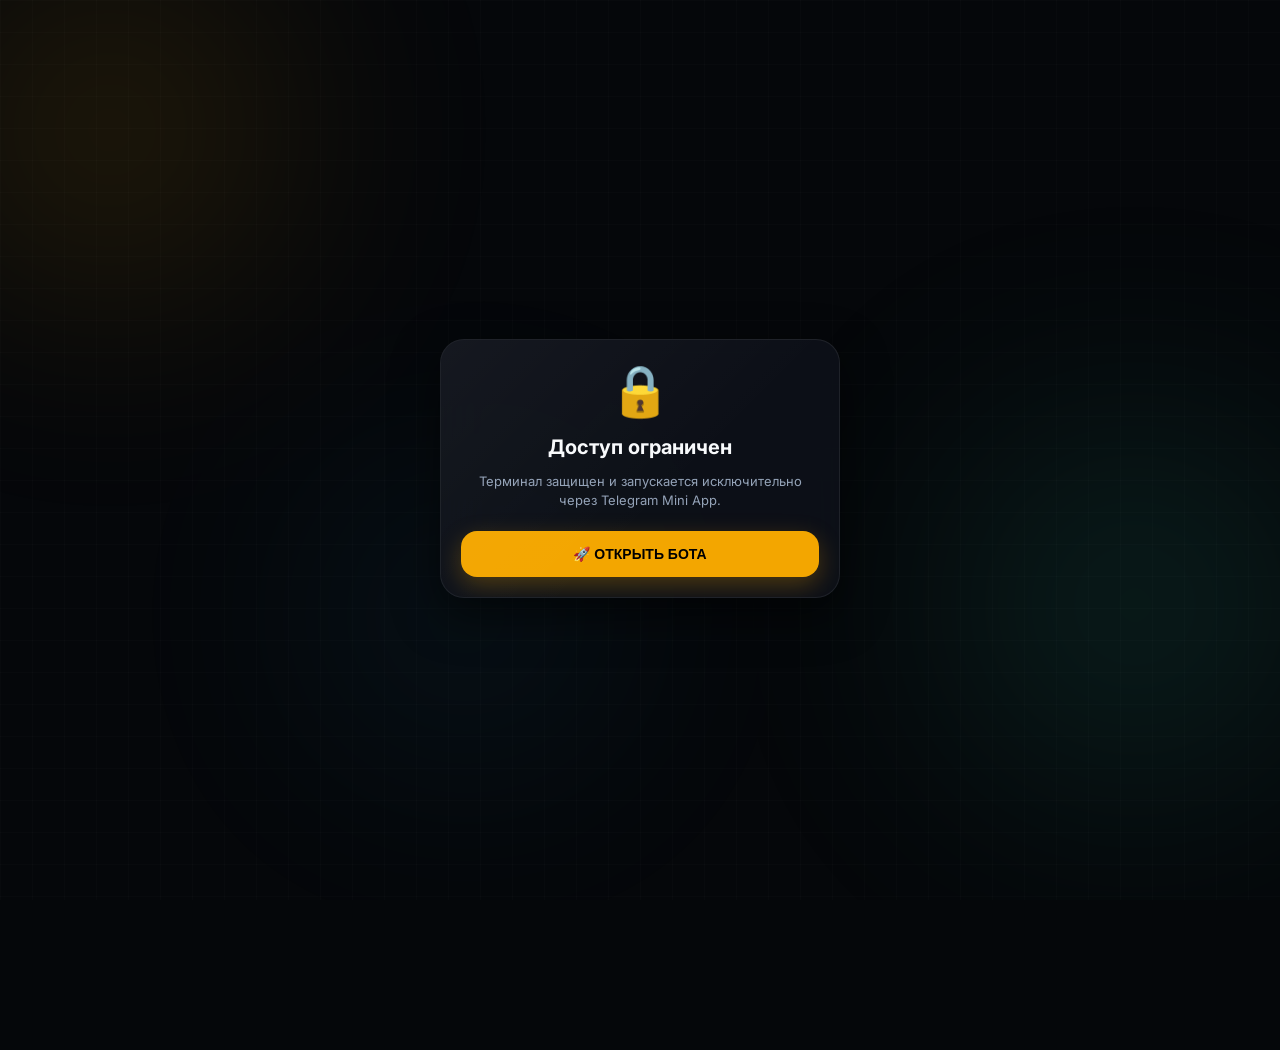
==== index.html @ 05bb0ab3 "Add files via upload" ====
<!DOCTYPE html>
<html lang="ru">
<head>
    <meta charset="UTF-8">
    <meta name="viewport" content="width=device-width, initial-scale=1.0, user-scalable=no, maximum-scale=1.0, viewport-fit=cover">
    <title>P2P Terminal Pro — Enterprise Ledger & WAC</title>
    <link rel="stylesheet" href="css/style.css">
    <script src="https://telegram.org/js/telegram-web-app.js"></script>
</head>
<body class="mode-simple">
    <canvas id="blockchain-canvas"></canvas>

    <div class="ambient-canvas-wrap">
        <div class="ambient-orb orb-1"></div>
        <div class="ambient-orb orb-2"></div>
        <div class="ambient-orb orb-3"></div>
    </div>

    <div class="ambient-grid"></div>

    <!-- ТЕРМИНАЛ-ЗАГРУЗЧИК -->
    <div id="terminal-boot-loader">
        <div class="terminal-window">
            <div class="terminal-header-bar">
                <div class="window-dots">
                    <div class="dot dot-red"></div>
                    <div class="dot dot-yellow"></div>
                    <div class="dot dot-green"></div>
                </div>
                <div class="terminal-title">p2p_ledger@cloud: ~ /v1.1.2</div>
            </div>
            <div class="terminal-body" id="console-stream"></div>
            <div class="progress-box" style="padding: 10px 16px 14px 16px;">
                <div style="display: flex; justify-content: space-between; font-size: 11px;">
                    <span class="c-dim">CRYPTOGRAPHIC CORE BOOT</span>
                    <span class="c-green" id="boot-pct">0%</span>
                </div>
                <div class="progress-track">
                    <div class="progress-bar-inner" id="boot-progress-bar"></div>
                </div>
            </div>
        </div>
    </div>

    <!-- ЭКРАН ОГРАНИЧЕНИЯ ВНЕ ТЕЛЕГРАМА -->
    <div id="restricted-screen">
        <div class="glass-card" style="max-width: 400px;">
            <div style="font-size: 50px; margin-bottom: 15px;">🔒</div>
            <h2 style="margin: 0 0 10px 0; font-size: 20px;" data-i18n="accessDenied">Доступ ограничен</h2>
            <p style="font-size: 13px; color: var(--text-muted); line-height: 1.5; margin-bottom: 20px;" data-i18n="accessDeniedDesc">
                Терминал защищен и запускается <b>исключительно через Telegram Mini App</b>.
            </p>
            <button class="action-btn gold" onclick="window.location.href='https://t.me/P2P_Rbot'" data-i18n="openBotBtn">🚀 Открыть бота</button>
        </div>
    </div>

    <!-- ОСНОВНОЙ КОНТЕЙНЕР -->
    <div class="container">

        <!-- 1. СВОДКА -->
        <section id="dashboard" class="page-section revealed">

        <!-- ПЛАШКА ПОДПИСКИ И ИНКОГНИТО -->
        <div class="tier-badge-row">
            <div id="disp-tier-badge" class="sub-tier-badge tier-vip" style="margin-bottom: 0;" onclick="openSubModal()" title="Управление доступом">
                Загрузка статуса...
            </div>
            <div class="incognito-toggle-btn" id="btn-incognito" onclick="toggleIncognitoMode()" title="Режим инкогнито">
                👁
            </div>
        </div>

        <!-- ПЛАШКА-КНОПКА ИНСТРУКЦИИ (ВЫШЕ БАННЕРА, НИЖЕ ПОДПИСКИ) -->
        <div id="btn-open-instruction" class="instruction-banner-btn" onclick="openInstructionSheet()">
            <div style="display: flex; align-items: center; gap: 10px;">
                <span style="font-size: 22px;">📖</span>
                <div>
                    <div class="inst-title" data-i18n="instBannerTitle">ИНСТРУКЦИЯ И ВСЕ ФУНКЦИИ</div>
                    <div class="inst-sub" data-i18n="instBannerSubtitle">Интерактивный гид по каждой кнопке и разделу</div>
                </div>
            </div>
            <span class="inst-arrow">➔</span>
        </div>


        <!-- ПЛАШКА БАННЕРА-ОБЪЯВЛЕНИЯ -->
        <div id="site-live-banner" class="banner-empty">
            <div class="banner-desc" id="site-live-banner-text"></div>
        </div>



            <!-- ПЕРИОДЫ -->
            <div class="period-tabs">
                <div class="p-tab active" onclick="setPeriod('today', this)" data-i18n="tabToday">За сегодня</div>
                <div class="p-tab" onclick="setPeriod('month', this)" data-i18n="tabMonth">За месяц</div>
                <div class="p-tab" onclick="setPeriod('all', this)" data-i18n="tabAll">Все время</div>
                <div class="p-tab" id="tab-custom" onclick="toggleCustomDatePanel(this)" data-i18n="tabCustom">Свой период 📅</div>
            </div>

            <!-- ВЫБОР ДАТ -->
            <div id="custom-date-panel" style="display: none; background: rgba(0, 0, 0, 0.45); border: 1px solid var(--glass-border); border-radius: 16px; padding: 12px; margin-bottom: 12px;">
                <div style="display: flex; gap: 6px; margin-bottom: 10px; overflow-x: auto; padding-bottom: 4px;">
                    <button class="btn-preset-chip" onclick="setQuickPreset(1)" data-i18n="presetYesterday">Вчера</button>
                    <button class="btn-preset-chip" onclick="setQuickPreset(7)" data-i18n="preset7d">7 дней</button>
                    <button class="btn-preset-chip" onclick="setQuickPreset(14)" data-i18n="preset14d">14 дней</button>
                    <button class="btn-preset-chip" onclick="setQuickPreset(30)" data-i18n="preset30d">30 дней</button>
                </div>

                <div style="display: flex; align-items: center; justify-content: center; gap: 8px; margin-bottom: 12px;">
                    <div style="display: flex; flex-direction: column; align-items: center;">
                        <span style="font-size: 10px; font-weight: 700; color: var(--text-muted); margin-bottom: 4px; text-transform: uppercase;" data-i18n="dateFrom">С даты</span>
                        <div class="date-chip-wrap">
                            <input type="date" id="custom-date-from" class="compact-date-input">
                        </div>
                    </div>
                    <div style="color: var(--text-muted); font-size: 14px; font-weight: 800; margin-top: 14px;">—</div>
                    <div style="display: flex; flex-direction: column; align-items: center;">
                        <span style="font-size: 10px; font-weight: 700; color: var(--text-muted); margin-bottom: 4px; text-transform: uppercase;" data-i18n="dateTo">По дату</span>
                        <div class="date-chip-wrap">
                            <input type="date" id="custom-date-to" class="compact-date-input">
                        </div>
                    </div>
                </div>

                <button class="action-btn gold" style="padding: 11px; font-size: 12px;" onclick="applyCustomDateFilter()" data-i18n="btnApplyDate">
                    Применить ⚡️
                </button>
            </div>

            <!-- ГЛАВНАЯ КАРТОЧКА ОБЩЕЙ ПРИБЫЛИ С КНОПКОЙ PNL -->
            <div class="glass-card hero-profit-card">
                <div style="display: flex; justify-content: space-between; align-items: center;">
                    <span class="badge" style="color: rgba(255,255,255,0.7); margin: 0;" data-i18n="totalProfitBadge">💰 ОБЩАЯ ПРИБЫЛЬ</span>
                    <div style="display: flex; gap: 8px; align-items: center;">
                        <button class="pnl-header-btn" onclick="openPnlPage()">📸 PnL</button>
                        <span class="help-icon" onclick="openHelpModal('total_profit', event)">?</span>
                    </div>
                </div>


                <div style="display: flex; align-items: baseline; justify-content: space-between; flex-wrap: wrap; gap: 8px; margin: 8px 0 6px 0;">
                    <div id="val-total-profit-rub" class="profit-val privacy-blur">
                        0.00 <span style="font-size: 18px; color: var(--text-muted);" class="sym">₽</span>
                    </div>
                    <div id="val-total-profit-usdt" class="privacy-blur" style="font-size: 14px; font-weight: 800; padding: 4px 10px; border-radius: 10px; background: rgba(0,0,0,0.4); border: 1px solid var(--glass-border);">
                        0.00 USDT
                    </div>
                </div>
                <div style="font-size: 10.5px; color: var(--text-muted); margin: 3px 0 8px 0; line-height: 1.35;" data-i18n="formulaHeroHint">
                    💡 Чистая в <span class="sym">₽</span> и чистая в USDT суммируются по курсу Mid Price и дают единую общую прибыль.
                </div>

                <div style="display: flex; align-items: center; gap: 6px;">
                    <div id="val-period-compare" class="period-compare-badge" style="color: var(--bybit-green); margin-top: 0;">
                        📈 +0.0% к прошлому периоду
                    </div>
                    <span class="help-icon" onclick="openHelpModal('period_compare', event)">?</span>
                </div>
            </div>

            <!-- СПРЕД КРУГА -->
            <div class="glass-card" style="padding: 16px; margin-bottom: 12px;">
                <div style="display: flex; justify-content: space-between; align-items: center; margin-bottom: 10px;">
                    <span class="badge" style="color: var(--bybit-yellow); font-size: 11px; margin: 0;" data-i18n="spreadBadge">
                        📊 СПРЕД СДЕЛОК
                    </span>
                    <span class="help-icon" onclick="openHelpModal('spread', event)">?</span>
                </div>
                <div style="display: grid; grid-template-columns: 1fr 1fr; gap: 10px;">
                    <div style="background: rgba(0,0,0,0.32); border: 1px solid var(--glass-border); border-radius: 14px; padding: 11px;">
                        <div style="font-size: 10px; font-weight: 700; color: var(--text-muted); text-transform: uppercase;" data-i18n="lastCycleTitle">
                            Последний круг
                        </div>
                        <div id="val-last-spread" style="font-size: 18px; font-weight: 900; margin-top: 4px; color: var(--bybit-yellow);">
                            0.00%
                        </div>
                        <div style="font-size: 9px; color: var(--text-muted); margin-top: 2px;" id="hint-last-spread">
                            86.04 → 95.00 ₽
                        </div>
                    </div>
                    <div style="background: rgba(0,0,0,0.32); border: 1px solid var(--glass-border); border-radius: 14px; padding: 11px;">
                        <div style="font-size: 10px; font-weight: 700; color: var(--text-muted); text-transform: uppercase;" data-i18n="avgSpreadTitle">
                            Ср. за период
                        </div>
                        <div id="val-avg-spread" style="font-size: 18px; font-weight: 900; margin-top: 4px; color: var(--bybit-green);">
                            0.00%
                        </div>
                        <div style="font-size: 9px; color: var(--text-muted); margin-top: 2px;" data-i18n="wacTimeframeHint">
                            По WAC за таймфрейм
                        </div>
                    </div>
                </div>
            </div>

            <!-- ВТОРОСТЕПЕННЫЕ ПОКАЗАТЕЛИ С ОПИСАНИЯМИ -->
            <button class="details-toggle-btn" id="btn-toggle-details" onclick="toggleSecondaryStats()">
                <span id="txt-toggle-details" data-i18n="showSecondary">📊 Развернуть подробную статистику</span>
                <span id="toggle-arrow">▾</span>
            </button>

            <div id="secondary-stats-wrap">
                <div class="glass-card unified-stats-block" style="padding: 18px; margin-bottom: 12px;">

                    <div style="display: grid; grid-template-columns: 1fr 1fr; gap: 10px; margin-bottom: 14px;">
                        <div class="stat-inner-box">
                            <div style="display: flex; justify-content: space-between; align-items: center;">
                                <div style="font-size: 10px; font-weight: 700; color: var(--text-muted); text-transform: uppercase;">
                                    <span data-i18n="netIn">Чистая в</span> <span class="sym">₽</span>
                                </div>
                                <span class="help-icon" onclick="openHelpModal('net_fiat', event)">?</span>
                            </div>
                            <div id="val-profit-rub" class="privacy-blur" style="font-size: 16px; font-weight: 800; margin: 4px 0;">0.00 <span class="sym">₽</span></div>
                            <div style="font-size: 10px; color: #cbd5e1; line-height: 1.35;" data-i18n="formulaFiat"><b>Фиатный остаток:</b> чистая разница рублей на картах (все поступления с продаж минус все расходы на покупку USDT).</div>
                        </div>

                        <div class="stat-inner-box">
                            <div style="display: flex; justify-content: space-between; align-items: center;">
                                <div style="font-size: 10px; font-weight: 700; color: var(--text-muted); text-transform: uppercase;" data-i18n="netInUsdt">Чистая в USDT</div>
                                <span class="help-icon" onclick="openHelpModal('net_usdt', event)">?</span>
                            </div>
                            <div id="val-profit-usdt" class="privacy-blur" style="font-size: 16px; font-weight: 800; margin: 4px 0;">0.00 USDT</div>
                            <div style="font-size: 10px; color: #cbd5e1; line-height: 1.35;" data-i18n="formulaUsdt"><b>Крипто-остаток:</b> чистый объем монет USDT на бирже, заработанный вами сверх возвращенного фиатного депозита.</div>
                        </div>
                    </div>

                    <div style="font-size: 11px; color: var(--text-muted); margin-bottom: 14px; text-align: center; border-top: 1px dashed rgba(255,255,255,0.08); padding-top: 10px; display: flex; justify-content: center; align-items: center; gap: 4px;">
                        <span data-i18n="midPriceHint">⚖️ Средняя цена (Mid Price):</span>
                        <b id="hint-mid-price" style="color: var(--bybit-yellow);">0.00</b> <span class="sym">₽</span>
                        <span class="help-icon" onclick="openHelpModal('mid_price', event)">?</span>
                    </div>

                    <div class="analytics-grid" style="margin-top: 0;">
                        <div class="stat-card stat-inner-box" style="grid-column: span 2;">
                            <span class="stat-card-title">
                                <span data-i18n="turnCombinedTitle">💸 Оборот (Фиат / USDT)</span>
                                <span class="help-icon" onclick="openHelpModal('turnover', event)">?</span>
                            </span>
                            <div style="display: flex; justify-content: space-between; align-items: baseline; margin-top: 6px;">
                                <div class="stat-card-val privacy-blur" id="val-fiat-turn">0 ₽</div>
                                <div class="stat-card-val txt-blue privacy-blur" id="val-crypto-turn">0.00 USDT</div>
                            </div>
                        </div>

                        <div class="stat-card stat-inner-box">
                            <span class="stat-card-title">
                                <span data-i18n="statWac">🛒 WAC Закупка</span>
                                <span class="help-icon" onclick="openHelpModal('wac', event)">?</span>
                            </span>
                            <div class="stat-card-val" id="val-wac">0.00</div>
                        </div>

                        <div class="stat-card stat-inner-box">
                            <span class="stat-card-title">
                                <span data-i18n="statAvgSell">🏷 Ср. Продажа</span>
                                <span class="help-icon" onclick="openHelpModal('avg_sell', event)">?</span>
                            </span>
                            <div class="stat-card-val" id="val-avg-sell">0.00</div>
                        </div>

                        <div class="stat-card stat-inner-box">
                            <span class="stat-card-title">
                                <span data-i18n="statRoi">📈 ROI от оборота</span>
                                <span class="help-icon" onclick="openHelpModal('roi', event)">?</span>
                            </span>
                            <div class="stat-card-val txt-green" id="val-roi">0.00%</div>
                        </div>

                        <div class="stat-card stat-inner-box">
                            <span class="stat-card-title">
                                <span data-i18n="statOps">🔢 Сделок / Покупок / Продаж</span>
                            </span>
                            <div class="stat-card-val" id="val-trades-count">0 / 0 / 0</div>
                        </div>
                    </div>

                </div>
            </div>


              <!-- КАЛЬКУЛЯТОР КРУГА -->
              <div class="glass-card" style="margin-bottom: 12px; border: 1px solid rgba(243, 166, 0, 0.4);">
                  <div style="display: flex; justify-content: space-between; align-items: center; margin-bottom: 12px;">
                      <span class="badge" style="color: var(--bybit-yellow); font-size: 11px; margin: 0;" data-i18n="calcTitle">
                          ⚡️ КАЛЬКУЛЯТОР КРУГА
                      </span>
                      <span class="help-icon" onclick="openHelpModal('calculator', event)">?</span>
                  </div>

                  <div class="input-wrap" style="margin-bottom: 10px;">
                      <div style="display: flex; justify-content: space-between; align-items: center; margin-bottom: 4px;">
                          <span class="badge" style="margin: 0;" data-i18n="calcBindCard">Привязать карту к кругу</span>
                          <span class="help-icon" onclick="openHelpModal('calc_card', event)">?</span>
                      </div>
                      <select id="calc-card-sel" class="styled-input" style="padding: 10px 14px; font-size: 13px;">
                          <option value="">Без привязки к карте</option>
                      </select>
                  </div>

                  <div class="input-wrap" style="margin-bottom: 10px;">
                      <div style="display: flex; justify-content: space-between; align-items: center; font-size: 11px; margin-bottom: 4px;">
                          <div style="display: flex; align-items: center;">
                              <span style="color: var(--text-muted);" data-i18n="calcDealPrice">Прайс сделки (Сумма закупки)</span>
                              <span class="help-icon" onclick="openHelpModal('calc_deal_budget', event)">?</span>
                          </div>
                          <span class="sym" style="color: var(--bybit-yellow); font-weight: 700;">₽</span>
                      </div>
                      <input type="number" inputmode="decimal" id="calc-fiat-amt" class="styled-input" style="padding: 10px 14px; font-size: 14px;" placeholder="10000">
                  </div>

                  <div style="display: flex; justify-content: space-between; align-items: center; margin-bottom: 4px;">
                      <span class="badge" style="margin: 0;">Тип фиксации прибыли:</span>
                      <span class="help-icon" onclick="openHelpModal('calc_profit_mode', event)">?</span>
                  </div>
                  <div class="period-tabs" style="margin-bottom: 10px;">
                      <div class="p-tab active" id="calc-mode-fiat" onclick="setCycleProfitMode('fiat')">💰 Прибыль в фиате</div>
                      <div class="p-tab" id="calc-mode-crypto" onclick="setCycleProfitMode('crypto')">🪙 Прибыль в USDT</div>
                  </div>

                  <div style="display: grid; grid-template-columns: 1fr 1fr; gap: 10px; margin-bottom: 10px;">
                      <div style="background: rgba(46, 187, 154, 0.08); border: 1px solid rgba(46, 187, 154, 0.25); border-radius: 14px; padding: 10px;">
                          <div style="display: flex; justify-content: space-between; align-items: center; margin-bottom: 6px;">
                              <div style="font-size: 11px; font-weight: 800; color: var(--bybit-green);" data-i18n="calcBuyHeader">ПОКУПКА 🟢</div>
                              <span class="help-icon" onclick="openHelpModal('calc_rates', event)">?</span>
                          </div>
                          <div style="font-size: 10px; color: var(--text-muted); margin-bottom: 2px;" data-i18n="calcBuyRate">Курс USDT</div>
                          <input type="number" inputmode="decimal" id="calc-buy-rate" class="styled-input" style="padding: 8px 10px; font-size: 13px;" placeholder="86.04">
                          <div style="margin-top: 8px; font-size: 12px; font-weight: 800; color: var(--text-main);" id="calc-buy-crypto">
                              0.00 USDT
                          </div>
                      </div>

                      <div style="background: rgba(242, 54, 69, 0.08); border: 1px solid rgba(242, 54, 69, 0.25); border-radius: 14px; padding: 10px;">
                          <div style="display: flex; justify-content: space-between; align-items: center; margin-bottom: 6px;">
                              <div style="font-size: 11px; font-weight: 800; color: var(--bybit-red);" data-i18n="calcSellHeader">ПРОДАЖА 🔴</div>
                              <span class="help-icon" onclick="openHelpModal('calc_rates', event)">?</span>
                          </div>
                          <div style="font-size: 10px; color: var(--text-muted); margin-bottom: 2px;" data-i18n="calcSellRate">Курс USDT</div>
                          <input type="number" inputmode="decimal" id="calc-sell-rate" class="styled-input" style="padding: 8px 10px; font-size: 13px;" placeholder="95.00">
                          <div style="margin-top: 8px; font-size: 12px; font-weight: 800; color: var(--text-main);" id="calc-sell-crypto">
                              0.00 USDT
                          </div>
                      </div>
                  </div>

                  <div style="background: rgba(0,0,0,0.35); border: 1px solid var(--glass-border); border-radius: 14px; padding: 11px; margin-bottom: 12px;">
                      <div style="display: flex; justify-content: space-between; align-items: center; margin-bottom: 6px;">
                          <span style="font-size: 11px; color: var(--text-muted);" data-i18n="calcSpread">Спред:</span>
                          <b id="calc-spread-val" style="font-size: 14px; color: var(--bybit-yellow);">0.00%</b>
                      </div>
                      <div style="display: flex; justify-content: space-between; align-items: baseline;">
                          <span style="font-size: 11px; color: var(--text-muted);" data-i18n="calcProfit">Прибыль с круга:</span>
                          <div style="text-align: right;">
                              <b id="calc-profit-usdt-val" class="privacy-blur" style="font-size: 15px; color: var(--bybit-green);">0.00 USDT</b>
                              <div id="calc-profit-fiat-val" class="privacy-blur" style="font-size: 11px; color: var(--text-muted); margin-top: 2px;">≈ 0.00 ₽</div>
                          </div>
                      </div>
                  </div>

                  <div style="display: grid; grid-template-columns: 2fr 1fr; gap: 8px;">
                      <button class="action-btn" style="padding: 12px; font-size: 12px;" onclick="saveCalculatedCycle()" data-i18n="calcSaveCycle">
                          Сохранить круг ✅
                      </button>
                      <button class="action-btn-secondary" style="padding: 12px; font-size: 12px;" onclick="clearCalculator()" data-i18n="calcClear">
                          Очистить ❌
                      </button>
                  </div>
              </div>

              <!-- КАЛЕНДАРЬ ОБЩЕЙ ПРИБЫЛИ С ЛИСТАНИЕМ И ТОЧНЫМ СЧЕТОМ ДНЕЙ -->
              <button class="details-toggle-btn" style="margin-top: 4px;" onclick="toggleHeatmapPanel()">
                  <span data-i18n="calendarMonthTitle">📅 Календарь общей прибыли</span>
                  <span class="help-icon" onclick="openHelpModal('calendar', event)">?</span>
                  <span id="heatmap-arrow" style="margin-left: auto;">▾</span>
              </button>

              <div id="heatmap-panel">
                  <div class="calendar-month-nav">
                      <button class="cal-nav-btn" onclick="navigateCalendarMonth(-1)">‹</button>
                      <div class="cal-month-title-wrap" onclick="resetCalendarToCurrentMonth()">
                          <div id="heatmap-month-title">Текущий месяц</div>
                          <div class="cal-reset-today-btn">Вернуться в текущий</div>
                      </div>
                      <button class="cal-nav-btn" onclick="navigateCalendarMonth(1)">›</button>
                  </div>

                  <div id="calendar-floating-popup">
                      <div style="font-size: 10px; color: var(--text-muted);" id="pop-date">1 число</div>
                      <div style="font-size: 14px; font-weight: 900;" id="pop-profit">+0.00 ₽</div>
                      <div style="font-size: 10px; color: #cbd5e1;" id="pop-extra">0 сдел. • 0.00%</div>
                  </div>

                  <div class="calendar-grid" id="calendar-grid-container"></div>
              </div>

          </section>


        <!-- 2. СДЕЛКА -->
        <section id="trade" class="page-section">
            <div style="display: flex; justify-content: space-between; align-items: center;">
                <div>
                    <h1 style="margin: 0;" data-i18n="tradeTitle">Новая операция</h1>
                    <p class="subtitle" style="margin: 0;" data-i18n="tradeSubtitle">Внести единичный ордер в базу</p>
                </div>
            </div>

            <div class="glass-card" style="margin-top: 14px;">
                <div style="display: flex; justify-content: space-between; align-items: center; margin-bottom: 6px;">
                    <span class="badge" style="margin: 0;">Тип операции:</span>
                    <span class="help-icon" onclick="openHelpModal('single_order_type', event)">?</span>
                </div>
                <div class="trade-switch">
                    <div class="switch-btn active buy" id="btn-buy" onclick="setTradeType('buy')" data-i18n="buyBtn">ПОКУПКА 🟢</div>
                    <div class="switch-btn" id="btn-sell" onclick="setTradeType('sell')" data-i18n="sellBtn">ПРОДАЖА 🔴</div>
                </div>

                <div style="display: flex; justify-content: space-between; align-items: center; margin-bottom: 4px;">
                    <span class="badge" style="margin: 0;">Способ указания суммы:</span>
                    <span class="help-icon" onclick="openHelpModal('trade_input_mode', event)">?</span>
                </div>
                <div class="period-tabs" style="margin-bottom: 16px;">
                    <div class="p-tab active" id="tab-mode-fiat" onclick="setCalcMode('fiat')">
                        <span data-i18n="fiatAmountTab">Сумма фиата</span> (<span class="sym">₽</span>)
                    </div>
                    <div class="p-tab" id="tab-mode-crypto" onclick="setCalcMode('crypto')" data-i18n="cryptoAmountTab">
                        Объем USDT (🪙)
                    </div>
                </div>

                <div class="input-wrap">
                    <span class="badge" id="lbl-amount">Сумма в фиате (<span class="sym">₽</span>)</span>
                    <input type="number" inputmode="decimal" id="inp-amount" class="styled-input" placeholder="0.00">
                </div>
                <div class="input-wrap">
                    <span class="badge" data-i18n="rateUsdtLabel">Курс USDT</span>
                    <input type="number" inputmode="decimal" id="inp-rate" class="styled-input" placeholder="0.00">
                </div>
                <div class="input-wrap">
                    <div style="display: flex; justify-content: space-between; align-items: center; margin-bottom: 4px;">
                        <span class="badge" style="margin: 0;" data-i18n="bankCardOptionalLabel">Банковская карта (Опционально)</span>
                        <span class="help-icon" onclick="openHelpModal('trade_card_bind', event)">?</span>
                    </div>
                    <select id="inp-card-sel" class="styled-input">
                        <option value="">Без привязки к карте</option>
                    </select>
                </div>

                <div id="trade-preview" style="display: none; background: rgba(0,0,0,0.4); border: 1px solid var(--glass-border); padding: 13px; border-radius: 14px; margin-bottom: 16px; font-size: 13px;">
                    <span id="preview-text">Итог:</span> <b id="preview-result" style="color: var(--bybit-yellow);">0.00</b>
                </div>
                <button class="action-btn" id="btn-save" onclick="saveTrade()" style="display: none;" data-i18n="saveTradeBtn">СОХРАНИТЬ СДЕЛКУ</button>
            </div>
        </section>

        <!-- 3. КАРТЫ -->
        <section id="cards" class="page-section">
            <div style="display: flex; justify-content: space-between; align-items: center; margin-bottom: 12px;">
                <div>
                    <h1 style="margin: 0; display: flex; align-items: center; gap: 6px;">
                        <span data-i18n="cardsTitle">Мои карты</span>
                        <span class="help-icon" onclick="openHelpModal('cards_overview', event)">?</span>
                    </h1>
                    <p class="subtitle" style="margin: 0;" data-i18n="cardsSubtitle">Контроль кассы, лимиты и авто-смены</p>
                </div>
                <div style="display: flex; gap: 6px; align-items: center;">
                    <button class="btn-card-action" style="padding: 7px 10px;" onclick="openTransferModal()" data-i18n="btnTransfer">🔄 Трансфер</button>
                    <button class="btn-card-action" style="padding: 7px 10px;" onclick="openNewCardModal()" data-i18n="btnCreateCard">➕ Создать</button>
                    <span class="help-icon" onclick="openHelpModal('cards_actions_help', event)">?</span>
                </div>
            </div>

            <!-- АККУРАТНАЯ ПЛАШКА НАСТРОЙКИ ШАБЛОНА ЧАТА -->
            <div class="card-template-banner" onclick="openTemplateEditorModal()">
                <div style="display: flex; align-items: center; gap: 8px;">
                    <span style="font-size: 16px;">💬</span>
                    <span style="font-size: 12px; font-weight: 700; color: #e2e8f0;">Шаблон реквизитов для сделок</span>
                    <span class="help-icon" onclick="openHelpModal('template_chat_help', event)">?</span>
                </div>
                <span style="font-size: 11px; font-weight: 800; color: var(--bybit-yellow);">Настроить ⚙️</span>
            </div>

            <div id="cards-container"></div>
            <div id="cards-pagination" class="pagination-bar"></div>
        </section>


        <!-- 4. ИСТОРИЯ ОПЕРАЦИЙ -->
        <section id="history" class="page-section">
            <div style="display: flex; justify-content: space-between; align-items: center; margin-bottom: 4px;">
                <h1 style="margin: 0; display: flex; align-items: center; gap: 6px;">
                    <span data-i18n="historyTitle">История операций</span>
                    <span class="help-icon" onclick="openHelpModal('history_info', event)">?</span>
                </h1>
                <div style="display: flex; align-items: center; gap: 6px;">
                    <button class="btn-card-action" style="padding: 6px 12px; color: var(--bybit-red);" onclick="openDeleteHistoryModal()">🗑 Очистить</button>
                    <span class="help-icon" onclick="openHelpModal('history_delete_help', event)">?</span>
                </div>
            </div>

            <p class="subtitle" data-i18n="historySubtitle">Синхронизированные сделки, круги и заметки</p>
            <div class="glass-card">
                <div id="history-container"></div>
                <div id="history-pagination" class="pagination-bar"></div>
            </div>
        </section>

        <!-- 5. НАСТРОЙКИ И ПРОФИЛЬ -->
        <section id="profile" class="page-section">
            <div style="display: flex; justify-content: space-between; align-items: center;">
                <h1 style="margin: 0;" data-i18n="profileTitle">Настройки</h1>
            </div>
            <p class="subtitle" data-i18n="profileSubtitle">Конфигурация интерфейса, валюты и промокоды</p>

            <div class="glass-card">
                <div style="display: flex; justify-content: space-between; align-items: center; margin-bottom: 15px; padding-bottom: 12px; border-bottom: 1px solid var(--glass-border);">
                    <div>
                        <div style="font-size: 11px; color: var(--text-muted);" data-i18n="yourTgId">ВАШ TELEGRAM ID</div>
                        <div style="font-size: 16px; font-weight: 800; margin-top: 2px;" id="disp-uid">...</div>
                    </div>
                    <button class="btn-card-action" style="padding: 7px 12px; color: var(--bybit-yellow);" onclick="openSubModal()" data-i18n="btnSubscription">💎 Подписка</button>
                </div>

                <div style="margin-bottom: 16px; background: rgba(0,0,0,0.3); padding: 12px; border-radius: 14px; border: 1px solid var(--glass-border);">
                    <div style="display: flex; justify-content: space-between; align-items: center; margin-bottom: 8px;">
                        <span style="font-size: 12px; font-weight: 800;" data-i18n="promocodeTitle">🎁 Активация промокода</span>
                    </div>
                    <div style="display: flex; gap: 8px;">
                        <input type="text" id="inp-promocode" class="styled-input" style="padding: 9px 12px; font-size: 13px; text-transform: uppercase;" placeholder="ВВЕДИТЕ КОД...">
                        <button class="action-btn gold" style="width: auto; padding: 9px 16px; font-size: 12px;" onclick="submitPromoCode()" data-i18n="btnApply">Применить</button>
                    </div>
                </div>

                <div style="display: flex; justify-content: space-between; align-items: center; margin-bottom: 14px; background: rgba(0,0,0,0.3); padding: 12px; border-radius: 14px; border: 1px solid var(--glass-border);">
                    <div>
                        <div style="font-size: 13px; font-weight: 800;" data-i18n="soundTitle">Звук монет / кассы</div>
                        <div style="font-size: 11px; color: var(--text-muted);" data-i18n="soundDesc">Аудио-эффект при сохранении</div>
                    </div>
                    <label class="switch">
                        <input type="checkbox" id="toggle-sound-mode" checked onchange="switchSoundMode(this.checked)">
                        <span class="slider"></span>
                    </label>
                </div>

                <!-- ВОЗВРАЩЕННЫЙ ТУМБЛЕР ВИЗУАЛЬНЫХ ЭФФЕКТОВ (FX) -->
                <div style="display: flex; justify-content: space-between; align-items: center; margin-bottom: 14px; background: rgba(0,0,0,0.3); padding: 12px; border-radius: 14px; border: 1px solid var(--glass-border);">
                    <div>
                        <div style="font-size: 13px; font-weight: 800;" data-i18n="fxModeTitle">Визуальные спецэффекты (FX)</div>
                        <div style="font-size: 11px; color: var(--text-muted);" id="ui-mode-desc">Минимализм (OLED черный, без анимаций)</div>
                    </div>
                    <label class="switch">
                        <input type="checkbox" id="toggle-ui-mode" onchange="switchUiMode(this.checked)">
                        <span class="slider"></span>
                    </label>
                </div>


                <div style="display: flex; justify-content: space-between; align-items: center; margin-bottom: 14px; background: rgba(0,0,0,0.3); padding: 12px; border-radius: 14px; border: 1px solid var(--glass-border);">
                    <div>
                        <div style="font-size: 13px; font-weight: 800;" data-i18n="feedModeTitle">Режим общей ленты</div>
                        <div style="font-size: 11px; color: var(--text-muted);" id="layout-mode-desc">По раздельности (вкладки)</div>
                    </div>
                    <label class="switch">
                        <input type="checkbox" id="toggle-layout-mode" onchange="switchLayoutMode(this.checked)">
                        <span class="slider"></span>
                    </label>
                </div>

                <div style="margin-bottom: 14px;">
                    <div style="display: flex; justify-content: space-between; align-items: center; margin-bottom: 4px;">
                        <span class="badge" style="margin: 0;" data-i18n="langTitle">Язык интерфейса (7 языков)</span>
                    </div>
                    <select id="set-lang" class="styled-input" onchange="changeLanguage(this.value)">
                        <option value="ru">🇷🇺 Русский (Russian)</option>
                        <option value="en">🇬🇧 English (English)</option>
                        <option value="es">🇪🇸 Español (Spanish)</option>
                        <option value="fr">🇫🇷 Français (French)</option>
                        <option value="de">🇩🇪 Deutsch (German)</option>
                        <option value="uk">🇺🇦 Українська (Ukrainian)</option>
                        <option value="kk">🇰🇿 Қазақша (Kazakh)</option>
                    </select>
                </div>

                <div style="margin-bottom: 14px;">
                    <div style="display: flex; justify-content: space-between; align-items: center; margin-bottom: 4px;">
                        <span class="badge" style="margin: 0;" data-i18n="currTitle">Базовая валюта</span>
                    </div>
                    <select id="set-currency" class="styled-input" onchange="changeCurrency(this.value)">
                        <option value="RUB">RUB ₽ (Российский рубль)</option>
                        <option value="KZT">KZT ₸ (Казахстанский тенге)</option>
                        <option value="UAH">UAH ₴ (Украинская гривна)</option>
                        <option value="BYN">BYN Br (Белорусский рубль)</option>
                        <option value="USD">USD $ (Доллар США)</option>
                    </select>
                </div>

                <div style="margin-bottom: 18px;">
                    <span class="badge" style="margin-bottom: 4px;" data-i18n="tzTitle">Часовой пояс (UTC)</span>
                    <select id="set-tz" class="styled-input" onchange="updateTimezone(this.value)">
                        <option value="-12">UTC-12:00</option>
                        <option value="-11">UTC-11:00</option>
                        <option value="-10">UTC-10:00</option>
                        <option value="-9">UTC-09:00</option>
                        <option value="-8">UTC-08:00 (Los Angeles)</option>
                        <option value="-7">UTC-07:00 (Denver)</option>
                        <option value="-6">UTC-06:00 (Chicago)</option>
                        <option value="-5">UTC-05:00 (New York)</option>
                        <option value="-4">UTC-04:00 (Santiago)</option>
                        <option value="-3">UTC-03:00 (Buenos Aires)</option>
                        <option value="-2">UTC-02:00</option>
                        <option value="-1">UTC-01:00</option>
                        <option value="0">UTC±00:00 (London)</option>
                        <option value="1">UTC+1:00 (Paris)</option>
                        <option value="2">UTC+2:00 (Cairo / Kaliningrad)</option>
                        <option value="3" selected>UTC+3:00 (Москва / Санкт-Петербург / Минск)</option>
                        <option value="4">UTC+4:00 (Самара / Баку / Тбилиси)</option>
                        <option value="5">UTC+5:00 (Екатеринбург / Ташкент)</option>
                        <option value="6">UTC+6:00 (Астана / Бишкек / Омск)</option>
                        <option value="7">UTC+7:00 (Красноярск / Новосибирск / Бангкок)</option>
                        <option value="8">UTC+8:00 (Иркутск / Пекин / Сингапур)</option>
                        <option value="9">UTC+9:00 (Якутск / Токио)</option>
                        <option value="10">UTC+10:00 (Владивосток)</option>
                        <option value="11">UTC+11:00 (Магадан)</option>
                        <option value="12">UTC+12:00 (Камчатка)</option>
                        <option value="13">UTC+13:00</option>
                        <option value="14">UTC+14:00</option>
                    </select>
                </div>


                <button class="action-btn-secondary" onclick="openSupport()" data-i18n="btnSupport">👨‍💻 Служба поддержки</button>
            </div>

            <!-- ПАРТНЕРСКАЯ СЕТЬ -->
            <div class="glass-card" style="margin-top: 14px;">
                <div style="display: flex; justify-content: space-between; align-items: center; margin-bottom: 10px;">
                    <div>
                        <h2 style="font-size: 16px; margin: 0;" data-i18n="refTitle">Партнерская сеть</h2>
                        <p style="font-size: 11px; color: var(--text-muted); margin: 2px 0 0 0;" data-i18n="refSubtitle">Бонусные дни за приглашения</p>
                    </div>
                </div>

                <div style="background: rgba(243, 166, 0, 0.08); border: 1px dashed rgba(243, 166, 0, 0.3); border-radius: 14px; padding: 14px; margin-bottom: 14px; font-size: 12px; line-height: 1.6; color: #cbd5e1;">
                    <b style="color: var(--bybit-yellow);" data-i18n="refWhyTitle">В чем польза приглашать трейдеров:</b>
                    <div style="margin-top: 6px;" data-i18n="refWhy1">• <b>+3 дня Premium</b> начисляются автоматически за каждого активного приглашенного.</div>
                    <div style="margin-top: 4px;" data-i18n="refWhy2">• Ваши рефералы навсегда закрепляются за вашим Telegram ID.</div>
                    <div style="margin-top: 4px;" data-i18n="refWhy3">• Неограниченная аналитика, калькулятор и облачный синхрон касс.</div>
                </div>

                <!-- Плашка со счетчиком активных партнеров -->
                <div style="display: flex; justify-content: space-between; align-items: center; margin-bottom: 12px; background: rgba(0,0,0,0.35); border: 1px solid var(--glass-border); border-radius: 14px; padding: 11px 14px;">
                    <span style="font-size: 12px; font-weight: 700; color: var(--text-muted);">Активных рефералов (с триалом):</span>
                    <span id="ref-count-val" style="font-size: 15px; font-weight: 900; color: var(--bybit-green);">0</span>
                </div>

                <span class="badge" data-i18n="refLinkBadge">Ваша партнерская ссылка</span>
                <div class="styled-input" style="word-break: break-all; font-family: monospace; font-size: 11px; padding: 10px;" id="ref-link-box">...</div>


                <div class="analytics-grid" style="margin-top: 12px;">
                    <button class="action-btn" style="padding: 12px;" onclick="copyRefLink()" data-i18n="btnCopy">📋 Скопировать</button>
                    <button class="action-btn gold" style="padding: 12px;" onclick="shareRefLink()" data-i18n="btnShare">🚀 Отправить</button>
                </div>
            </div>
        </section>

        <!-- 6. АДМИН-ПАНЕЛЬ -->
        <section id="admin-panel" class="page-section" style="display: none;">
            <div class="glass-card admin-section-card">
                <div style="display: flex; justify-content: space-between; align-items: center; margin-bottom: 12px;">
                    <h1 style="margin: 0; color: var(--bybit-yellow); font-size: 22px;">🛠 Admin Root</h1>
                    <span class="badge" style="color: var(--bybit-yellow); border: 1px solid var(--bybit-yellow); padding: 3px 8px; border-radius: 6px;">ROOT ONLY</span>
                </div>
                <p class="subtitle">Управление рассылками, промокодами и базой пользователей</p>

                <!-- УПРАВЛЕНИЕ БАННЕРОМ НА САЙТЕ -->
                <div style="margin-bottom: 18px; background: rgba(0,0,0,0.3); padding: 12px; border-radius: 14px; border: 1px solid var(--glass-border);">
                    <div style="display: flex; justify-content: space-between; align-items: center; margin-bottom: 4px;">
                        <span class="badge" style="color: var(--bybit-yellow); margin: 0;">📢 ЖИВОЙ БАННЕР НА САЙТЕ</span>
                        <span class="help-icon" onclick="openHelpModal('admin_banner_help', event)">?</span>
                    </div>                    <div class="input-wrap" style="margin: 8px 0;">
                        <input type="text" id="admin-banner-text" class="styled-input" placeholder="Текст объявления для всех пользователей...">
                    </div>
                    <div style="display: flex; gap: 8px;">
                        <button class="action-btn gold" style="padding: 10px; font-size: 12px;" onclick="adminUpdateBanner(true)">Включить</button>
                        <button class="action-btn-secondary" style="padding: 10px; font-size: 12px;" onclick="adminUpdateBanner(false)">Выключить</button>
                    </div>
                </div>

                <!-- ВЫПУСК ПРОМОКОДОВ -->
                <div style="margin-bottom: 18px; background: rgba(0,0,0,0.3); padding: 12px; border-radius: 14px; border: 1px solid var(--glass-border);">
                    <div style="display: flex; justify-content: space-between; align-items: center; margin-bottom: 4px;">
                        <span class="badge" style="color: var(--bybit-purple); margin: 0;">🎟 ВЫПУСК ПРОМОКОДА</span>
                        <span class="help-icon" onclick="openHelpModal('admin_promo_help', event)">?</span>
                    </div>                   <div style="display: grid; grid-template-columns: 2fr 1fr 1fr; gap: 8px; margin: 8px 0;">
                        <input type="text" id="new-promo-code" class="styled-input" placeholder="КОД" style="text-transform: uppercase;">
                        <input type="number" id="new-promo-days" class="styled-input" placeholder="Дней">
                        <input type="number" id="new-promo-max" class="styled-input" placeholder="Лимит">
                    </div>
                    <button class="action-btn" style="padding: 10px; font-size: 12px;" onclick="adminCreatePromo()">Создать промокод ✅</button>
                </div>

                <!-- БАЗА ПОЛЬЗОВАТЕЛЕЙ -->
                <div style="margin-bottom: 20px; background: rgba(0,0,0,0.3); padding: 14px; border-radius: 16px; border: 1px solid var(--glass-border);">
                    <div style="display: flex; justify-content: space-between; align-items: center; margin-bottom: 10px;">
                        <span class="badge" style="color: var(--bybit-blue); font-size: 11px;">👥 РЕЕСТР ПОЛЬЗОВАТЕЛЕЙ</span>
                        <span id="admin-active-count" style="font-size: 11px; font-weight: 800; color: var(--bybit-yellow);">0 юзеров</span>
                    </div>
                    <button class="action-btn gold" style="padding: 12px; font-size: 12px; margin-bottom: 8px;" onclick="openUsersDatabaseModal()">
                        🔍 Открыть базу пользователей
                    </button>
                    <div style="display: flex; gap: 8px;">
                        <button class="action-btn-secondary" style="padding: 10px; font-size: 12px;" onclick="adminExportDatabase(true)">
                            📥 С подпиской (CSV)
                        </button>
                        <button class="action-btn-secondary" style="padding: 10px; font-size: 12px;" onclick="adminExportDatabase(false)">
                            📥 Всю базу (CSV)
                        </button>
                    </div>
                </div>

                <!-- ДЕЙСТВИЯ НАД ID -->
                <div style="margin-bottom: 20px;">
                    <span class="badge" style="color: var(--bybit-purple); font-size: 11px;">👤 ДЕЙСТВИЯ НАД ПОЛЬЗОВАТЕЛЕМ</span>
                    <div class="input-wrap" style="margin: 8px 0 10px 0;">
                        <input type="number" id="admin-target-uid" class="styled-input" placeholder="Telegram ID пользователя...">
                    </div>
                    <div class="card-btns-grid" style="margin-top: 0; grid-template-columns: 1fr 1fr; gap: 8px;">
                        <div class="btn-card-action" style="color: var(--bybit-green); padding: 11px;" onclick="adminUserAction('grant30')">📅 +30 дней</div>
                        <div class="btn-card-action" style="color: var(--bybit-yellow); padding: 11px;" onclick="adminUserAction('grantVIP')">♾️ VIP Навсегда</div>
                        <div class="btn-card-action" style="color: #ff9900; padding: 11px;" onclick="adminUserAction('revoke')">❌ Снять доступ</div>
                        <div class="btn-card-action" style="color: var(--bybit-red); padding: 11px;" onclick="adminUserAction('ban')">⛔️ Забанить</div>
                    </div>
                    <div class="analytics-grid" style="margin-top: 10px;">
                        <button class="btn-card-action" style="color: var(--bybit-blue); padding: 11px;" onclick="adminInspectUser()">🔎 Открыть досье</button>
                        <button class="btn-card-action" style="color: var(--bybit-green); padding: 11px;" onclick="adminUserAction('unban')">🟢 Разбанить</button>
                    </div>

                    <div id="admin-user-dossier" style="display: none; background: rgba(0,0,0,0.5); border: 1px solid var(--glass-border); border-radius: 14px; padding: 14px; margin-top: 12px; font-size: 12px; line-height: 1.6;"></div>
                </div>

                <!-- РАССЫЛКА СООБЩЕНИЙ ЧЕРЕЗ БОТА -->
                <div style="margin-bottom: 20px; background: rgba(0,0,0,0.3); padding: 14px; border-radius: 16px; border: 1px solid var(--glass-border);">
                    <div style="display: flex; justify-content: space-between; align-items: center; margin-bottom: 8px;">
                        <span class="badge" style="color: var(--bybit-yellow); font-size: 11px; margin: 0;">📢 РАССЫЛКА СООБЩЕНИЙ В БОТА</span>
                        <span class="help-icon" onclick="openHelpModal('admin_broadcast_help', event)">?</span>
                    </div>
                    <div class="input-wrap" style="margin-bottom: 8px;">
                        <span style="font-size: 10px; color: var(--text-muted);">ТОКЕН TELEGRAM БОТА</span>
                        <input type="password" id="admin-broadcast-token" class="styled-input" style="padding: 10px; font-size: 12px;" placeholder="Введите токен бота...">
                    </div>
                    <div class="input-wrap" style="margin-bottom: 10px;">
                        <span style="font-size: 10px; color: var(--text-muted);">ТЕКСТ СООБЩЕНИЯ ДЛЯ ВСЕХ ПОЛЬЗОВАТЕЛЕЙ</span>
                        <textarea id="admin-broadcast-text" class="styled-input" style="height: 80px; font-family: inherit; font-size: 13px; resize: none;" placeholder="Введите текст рассылки..."></textarea>
                    </div>
                    <button class="action-btn gold" style="padding: 11px; font-size: 12px;" onclick="adminBroadcastMessage()">🚀 Отправить рассылку всем</button>
                </div>

                <!-- КОНФИГ СИСТЕМЫ -->
                <div>
                    <span class="badge" style="color: var(--bybit-green); font-size: 11px;">⚙️ КОНФИГ СИСТЕМЫ</span>
                    <div style="display: grid; grid-template-columns: 1fr 1fr; gap: 10px; margin-top: 8px;">
                        <div class="input-wrap" style="margin-bottom: 8px;">
                            <span style="font-size: 10px; color: var(--text-muted);">PRICE_MONTH ($)</span>
                            <input type="number" id="cfg-inp-month" class="styled-input" style="padding: 10px;">
                        </div>
                        <div class="input-wrap" style="margin-bottom: 8px;">
                            <span style="font-size: 10px; color: var(--text-muted);">PRICE_FOREVER ($)</span>
                            <input type="number" id="cfg-inp-forever" class="styled-input" style="padding: 10px;">
                        </div>
                    </div>
                    <div class="input-wrap" style="margin-bottom: 8px;">
                        <span style="font-size: 10px; color: var(--text-muted);">BYBIT_UID ДЛЯ ОПЛАТ</span>
                        <input type="text" id="cfg-inp-uid" class="styled-input" style="padding: 10px;">
                    </div>
                    <div style="display: grid; grid-template-columns: 1fr 1fr; gap: 10px; margin-bottom: 8px;">
                        <div class="input-wrap" style="margin-bottom: 0;">
                            <span style="font-size: 10px; color: var(--text-muted);">TRIAL_DAYS</span>
                            <input type="number" id="cfg-inp-trial" class="styled-input" style="padding: 10px;">
                        </div>
                        <div class="input-wrap" style="margin-bottom: 0;">
                            <span style="font-size: 10px; color: var(--text-muted);">REF_BONUS_DAYS</span>
                            <input type="number" id="cfg-inp-ref" class="styled-input" style="padding: 10px;">
                        </div>
                    </div>
                    <div class="input-wrap" style="margin-bottom: 12px;">
                        <span style="font-size: 10px; color: var(--text-muted);">ADMIN_IDS</span>
                        <input type="text" id="cfg-inp-admin-ids" class="styled-input" style="padding: 10px;">
                    </div>
                    <button class="action-btn gold" style="padding: 12px; font-size: 12px;" onclick="saveAdminConfig()">💾 СОХРАНИТЬ КОНФИГУРАЦИЮ</button>
                </div>
            </div>
        </section>

        <!-- 7. ПЕЙВОЛЛ -->
        <div id="paywall" class="page-section" style="display: none;">
            <h1 data-i18n="paywallTitle">Доступ к Терминалу 🔒</h1>
            <p class="subtitle" id="paywall-reason" data-i18n="paywallDesc">Оформите доступ для разблокировки всех функций</p>

            <div class="glass-card" id="trial-card">
                <span class="badge" data-i18n="trialBadge">Бесплатный доступ</span>
                <p style="font-size: 13px; color: var(--text-muted); line-height: 1.4; margin-bottom: 14px;" data-i18n="trialText">
                    🎁 <b>Пробный период 24 часа</b> активируется внутри нашего Telegram-бота.
                </p>
                <button class="action-btn" onclick="openSubModal()" data-i18n="btnActivateTrial">🎁 Активировать триал</button>
            </div>

            <div class="glass-card" style="margin-top: 15px;">
                <span class="badge" data-i18n="plansBadge">Тарифные планы</span>
                <p style="font-size: 13px; color: var(--text-muted); line-height: 1.4; margin-bottom: 15px;" data-i18n="plansText">
                    Оплата и сверка перевода Bybit производятся безопасно внутри бота.
                </p>

                <div class="analytics-grid">
                    <div class="stat-card" style="text-align: center; cursor: pointer;" onclick="openSubModal()">
                        <span class="stat-card-title" data-i18n="plan1Month">1 Месяц</span>
                        <div class="stat-card-val txt-green" id="disp-price-month">3$</div>
                    </div>
                    <div class="stat-card" style="text-align: center; cursor: pointer;" onclick="openSubModal()">
                        <span class="stat-card-title" data-i18n="planForever">Навсегда</span>
                        <div class="stat-card-val txt-gold" id="disp-price-forever">39$</div>
                    </div>
                </div>

                <button class="action-btn gold" style="margin-top: 15px;" onclick="openSubModal()" data-i18n="btnBuySub">
                    💳 Оформить подписку
                </button>
            </div>
        </div>

        <!-- ГРАНИЦА ОКОНЧАНИЯ ЛЕНТЫ ДЛЯ ОБЫЧНЫХ ПОЛЬЗОВАТЕЛЕЙ (ЧТОБЫ НЕ СКРОЛЛИЛИ В ПУСТОТУ) -->
        <div class="feed-terminal-boundary" id="feed-boundary">
            — P2P TERMINAL PRO v1.1.2 • СИНХРОНИЗИРОВАНО —
        </div>
    </div>

    <!-- ШТОРКА КАРТЫ (БЕЗ ПРИБЫЛИ — ТОЛЬКО КАССА, ЗАКУПКА, ПРОДАЖА И ЛИМИТЫ) -->
    <div id="card-sheet-modal" class="bottom-sheet-overlay" onclick="closeCardSheet(event)">
        <div class="bottom-sheet-content" onclick="event.stopPropagation()">
            <div class="sheet-grabber"></div>
            <div style="display: flex; justify-content: space-between; align-items: center; margin-bottom: 10px;">
                <div>
                    <h2 style="margin: 0; font-size: 18px;" id="sheet-card-title">Карта</h2>
                    <div style="font-size: 11px; color: var(--text-muted); margin-top: 2px;">Контроль кассы, лимитов и смен</div>
                </div>
                <button class="btn-card-action" style="padding: 4px 10px;" onclick="closeCardSheet()">✕</button>
            </div>

            <div class="period-tabs" style="margin-bottom: 12px;">
                <div class="p-tab active" id="tab-csheet-stats" onclick="switchCardSheetTab('stats')">📊 Сводка</div>
                <div class="p-tab" id="tab-csheet-cash" onclick="switchCardSheetTab('cash')">💸 Касса</div>
                <div class="p-tab" id="tab-csheet-settings" onclick="switchCardSheetTab('settings')">⚙️ Настройки</div>
                <div class="p-tab" id="tab-csheet-history" onclick="switchCardSheetTab('history')">📜 Сделки</div>
            </div>

            <!-- 1. СВОДКА КАРТЫ -->
            <div id="csheet-view-stats">
                <div class="glass-card" style="padding: 14px; background: rgba(0,0,0,0.3); margin-bottom: 12px;">
                    <div style="display: flex; justify-content: space-between; align-items: baseline;">
                        <div>
                            <div style="font-size: 11px; color: var(--text-muted);">ТЕКУЩИЙ ОСТАТОК КАССЫ</div>
                            <div style="font-size: 26px; font-weight: 900; margin: 4px 0;" id="sheet-card-balance" class="privacy-blur">0.00 ₽</div>
                        </div>
                        <div id="sheet-status-quick-badge"></div>
                    </div>

                    <!-- Быстрое управление статусом прямо в сводке -->
                    <div style="margin-top: 10px; padding-top: 10px; border-top: 1px dashed var(--glass-border);">
                        <span class="badge" style="margin-bottom: 4px;">Смена статуса карты:</span>
                        <select id="sheet-quick-status" class="styled-input" style="padding: 9px 12px; font-size: 12px;" onchange="changeCardStatusDirectly(this.value)">
                            <option value="active">🟢 В работе</option>
                            <option value="cooldown">⏳ На отлежке (по таймеру)</option>
                            <option value="burned">🔥 115-ФЗ (в архив)</option>
                        </select>
                    </div>

                    <!-- Быстрые действия: Внести и Снять прямо в сводке -->
                    <div class="card-btns-grid" style="grid-template-columns: 1fr 1fr; gap: 8px; margin-top: 10px;">
                        <button class="action-btn" style="padding: 10px; font-size: 12px;" onclick="openSheetCardOp('deposit')">➕ Внести в кассу</button>
                        <button class="action-btn sell-mode" style="padding: 10px; font-size: 12px;" onclick="openSheetCardOp('withdraw')">➖ Снять наличные</button>
                    </div>

                    <div id="sheet-limit-progress-wrap" style="margin-top: 10px;"></div>
                </div>


                <div class="analytics-grid" style="margin-bottom: 14px;">
                    <div class="stat-card">
                        <span class="stat-card-title">🛒 Закуплено фиата</span>
                        <div class="stat-card-val privacy-blur" id="csheet-val-bought-fiat">0 ₽</div>
                    </div>
                    <div class="stat-card">
                        <span class="stat-card-title">🏷 Принято фиата</span>
                        <div class="stat-card-val privacy-blur" id="csheet-val-sold-fiat">0 ₽</div>
                    </div>
                    <div class="stat-card">
                        <span class="stat-card-title">➕ Пополнено кассы</span>
                        <div class="stat-card-val txt-green privacy-blur" id="csheet-val-deps-fiat">0 ₽</div>
                    </div>
                    <div class="stat-card">
                        <span class="stat-card-title">➖ Снято наличных</span>
                        <div class="stat-card-val txt-gold privacy-blur" id="csheet-val-wdrs-fiat">0 ₽</div>
                    </div>
                </div>


                <div class="card-btns-grid" style="grid-template-columns: 1fr 1fr; margin-bottom: 12px;">
                    <button class="action-btn gold" style="padding: 11px; font-size: 12px;" onclick="copyCardFullRequisites()">📋 Шаблон чата ордера</button>
                    <button class="action-btn-secondary" style="padding: 11px; font-size: 12px;" onclick="copyCardNumberOnly()">💳 Только номер</button>
                </div>
            </div>

            <!-- 2. НАСТРОЙКИ КАРТЫ -->
            <div id="csheet-view-settings" style="display: none;">
                <div style="background: rgba(243, 166, 0, 0.08); border: 1px dashed rgba(243, 166, 0, 0.35); border-radius: 12px; padding: 10px; margin-bottom: 12px; font-size: 11px; line-height: 1.4; color: #cbd5e1;">
                    ℹ️ <b>Номер карты и ФИО обязательны для составления шаблонных фраз:</b> вы настраиваете текст один раз, и бот автоматически генерирует идеальные реквизиты для чата ордера Bybit.
                </div>

                <div class="input-wrap">
                    <span class="badge">Название банка / карты</span>
                    <input type="text" id="csheet-inp-name" class="styled-input">
                </div>
                <div class="input-wrap">
                    <span class="badge">Номер карты / СБП (Для шаблонных сообщений)</span>
                    <input type="text" id="csheet-inp-num" class="styled-input" placeholder="2202 2000 0000 0000">
                </div>
                <div class="input-wrap">
                    <span class="badge">ФИО Получателя (Для шаблонных сообщений)</span>
                    <input type="text" id="csheet-inp-holder" class="styled-input" placeholder="Иван И.">
                </div>

                <div style="display: flex; justify-content: space-between; align-items: center; margin-bottom: 4px;">
                    <span class="badge" style="margin: 0;">Лимиты дропа / карты:</span>
                    <span class="help-icon" onclick="openHelpModal('card_limits_help', event)">?</span>
                </div>
                <div style="display: grid; grid-template-columns: 1fr 1fr; gap: 8px;">
                    <div class="input-wrap">
                        <span class="badge">Суточный (0 = ∞)</span>
                        <input type="number" id="csheet-inp-day-limit" class="styled-input" placeholder="150000">
                    </div>
                    <div class="input-wrap">
                        <span class="badge">Месячный (0 = ∞)</span>
                        <input type="number" id="csheet-inp-month-limit" class="styled-input" placeholder="1000000">
                    </div>
                </div>

                <div class="input-wrap">
                    <div style="display: flex; justify-content: space-between; align-items: center; margin-bottom: 4px;">
                        <span class="badge" style="margin: 0;">Статус карты:</span>
                        <span class="help-icon" onclick="openHelpModal('card_status_help', event)">?</span>
                    </div>
                    <select id="sheet-set-status" class="styled-input" onchange="toggleCooldownDateInput(this.value)">
                        <option value="active">🟢 В работе</option>
                        <option value="cooldown">⏳ На отлежке (по таймеру)</option>
                        <option value="burned">🔥 115-ФЗ (в архив)</option>
                    </select>

                </div>


                <div class="input-wrap" id="wrap-cooldown-until" style="display: none;">
                    <span class="badge" style="color: var(--bybit-purple);">⏳ Отлежка до какого момента (Дата и время)</span>
                    <input type="datetime-local" id="csheet-inp-cooldown-until" class="styled-input">
                    <div style="font-size: 10px; color: var(--text-muted); margin-top: 3px;">По истечении таймера карта автоматически перейдет в статус "В работе".</div>
                </div>

                <div style="margin-bottom: 14px;">
                    <span class="badge">Цветовой маркер банка</span>
                    <div class="color-swatch-bar" id="sheet-card-colors">
                        <div class="color-swatch-dot" style="background: #f3a600;" onclick="selectCardColor('#f3a600', this)"></div>
                        <div class="color-swatch-dot" style="background: #2ebb9a;" onclick="selectCardColor('#2ebb9a', this)"></div>
                        <div class="color-swatch-dot" style="background: #f23645;" onclick="selectCardColor('#f23645', this)"></div>
                        <div class="color-swatch-dot" style="background: #38bdf8;" onclick="selectCardColor('#38bdf8', this)"></div>
                        <div class="color-swatch-dot" style="background: #a855f7;" onclick="selectCardColor('#a855f7', this)"></div>
                        <div class="color-swatch-dot" style="background: #ffffff;" onclick="selectCardColor('#ffffff', this)"></div>
                    </div>
                </div>

                <div class="input-wrap">
                    <span class="badge">Заметка к карте</span>
                    <input type="text" id="csheet-inp-notes" class="styled-input" placeholder="Дроп, сим-карта, номер отделения...">
                </div>

                <button class="action-btn gold" style="padding: 12px; font-size: 13px; margin-bottom: 12px;" onclick="saveCardFullSettings()">
                    💾 Сохранить изменения карты
                </button>

                <div class="card-btns-grid" style="grid-template-columns: 1fr 1fr 1fr; margin-bottom: 12px;">
                    <div class="btn-card-action" onclick="openSheetCardOp('deposit')">➕ Внести</div>
                    <div class="btn-card-action" onclick="openSheetCardOp('withdraw')">➖ Снять</div>
                    <div class="btn-card-action" onclick="openTransferModal()">🔄 Трансфер</div>
                </div>

                <div class="card-btns-grid" style="grid-template-columns: 1fr 1fr 1fr; gap: 6px;">
                    <button class="btn-card-action" onclick="togglePinCurrentCard()">📌 Закрепить</button>
                    <button class="btn-card-action" onclick="cloneCurrentCard()">📑 Клон</button>
                    <button class="btn-card-action" style="color: var(--bybit-red);" onclick="deleteCurrentCardFromSheet()">🗑 Удалить</button>
                </div>
            </div>

            <!-- ВКЛАДКА ОПЕРАЦИЙ КАССЫ (ПОПОЛНЕНИЯ / СНЯТИЯ) -->
            <div id="csheet-view-cash" style="display: none;">
                <div style="display: flex; justify-content: space-between; align-items: center; margin-bottom: 8px;">
                    <span style="font-size: 12px; font-weight: 700; color: var(--text-muted);">История кассы карты</span>
                    <button class="btn-card-action" style="padding: 6px 10px;" onclick="openSheetCardOp('deposit')">➕ Новая операция</button>
                </div>
                <div id="sheet-card-cash-list" style="max-height: 45vh; overflow-y: auto;"></div>
            </div>

            <!-- СДЕЛКИ ТОЛЬКО ПО ЭТОЙ КАРТЕ -->
            <div id="csheet-view-history" style="display: none;">
                <div id="sheet-card-trades-list" style="max-height: 45vh; overflow-y: auto;"></div>
            </div>

        </div>
    </div>

    <!-- МОДАЛЬНОЕ ОКНО РЕДАКТИРОВАНИЯ ШАБЛОНА СООБЩЕНИЙ -->
    <div id="modal-template-editor" class="modal-overlay" onclick="closeModals()">
        <div class="glass-card modal-box" onclick="event.stopPropagation()">
            <div style="display: flex; justify-content: space-between; align-items: center; margin-bottom: 10px;">
                <h3 style="margin: 0; font-size: 17px; color: var(--bybit-yellow);">💬 Шаблоны чата ордера</h3>
                <button class="btn-card-action" style="padding: 4px 10px;" onclick="closeModals()">✕</button>
            </div>
            <p style="font-size: 12px; color: var(--text-muted); margin: 0 0 10px 0;">
                Настройте шаблон один раз. При нажатии «Шаблон чата ордера» данные автоматически подставятся вместо тегов.
            </p>

            <div class="template-chips-row">
                <span class="template-chip" onclick="insertTagIntoTemplate('{bank}')">+ {bank}</span>
                <span class="template-chip" onclick="insertTagIntoTemplate('{number}')">+ {number}</span>
                <span class="template-chip" onclick="insertTagIntoTemplate('{holder}')">+ {holder}</span>
            </div>

            <div class="input-wrap">
                <textarea id="inp-global-template" class="styled-input" style="height: 120px; font-family: inherit; font-size: 13px; resize: none;"></textarea>
            </div>

            <div class="analytics-grid">
                <button class="action-btn-secondary" onclick="resetTemplateToDefault()">Сброс</button>
                <button class="action-btn gold" onclick="saveGlobalMessageTemplate()">Сохранить шаблон</button>
            </div>
        </div>
    </div>

    <!-- МОДАЛЬНОЕ ОКНО СОЗДАНИЯ КАРТЫ -->
    <div id="modal-card-create" class="modal-overlay">
        <div class="glass-card modal-box">
            <h2 style="font-size: 18px; margin: 0 0 10px 0;">➕ Новая карта</h2>
            <div class="input-wrap">
                <span class="badge">Название карты (Обязательно)</span>
                <input type="text" id="new-card-name" class="styled-input" placeholder="Например: Т-Банк 1">
            </div>
            <div class="input-wrap">
                <span class="badge">Номер карты / СБП (Для шаблонов)</span>
                <input type="text" id="new-card-num" class="styled-input" placeholder="2202 2000 0000 0000">
            </div>
            <div class="input-wrap">
                <span class="badge">ФИО Получателя (Для шаблонов)</span>
                <input type="text" id="new-card-holder" class="styled-input" placeholder="Иван И.">
            </div>
            <div style="display: grid; grid-template-columns: 1fr 1fr; gap: 8px;">
                <div class="input-wrap">
                    <span class="badge">Дневной лимит (0 = ∞)</span>
                    <input type="number" id="new-card-limit" class="styled-input" placeholder="150000">
                </div>
                <div class="input-wrap">
                    <span class="badge">Месячный лимит (0 = ∞)</span>
                    <input type="number" id="new-card-month-limit" class="styled-input" placeholder="1000000">
                </div>
            </div>
            <div class="analytics-grid">
                <button class="action-btn-secondary" onclick="closeModals()">Отмена</button>
                <button class="action-btn" onclick="submitCreateCard()">Создать</button>
            </div>
        </div>
    </div>

    <!-- МОДАЛЬНОЕ ОКНО ТРАНСФЕРА -->
    <div id="modal-card-transfer" class="modal-overlay">
        <div class="glass-card modal-box">
            <h2 style="font-size: 18px; margin: 0 0 10px 0;">🔄 Трансфер между картами</h2>
            <div class="input-wrap">
                <span class="badge">С карты (Списание)</span>
                <select id="transfer-from-card" class="styled-input"></select>
            </div>
            <div class="input-wrap">
                <span class="badge">На карту (Пополнение)</span>
                <select id="transfer-to-card" class="styled-input"></select>
            </div>
            <div class="input-wrap">
                <span class="badge">Сумма перевода</span>
                <input type="number" id="transfer-amount" class="styled-input" placeholder="0.00">
            </div>
            <div class="analytics-grid">
                <button class="action-btn-secondary" onclick="closeModals()">Отмена</button>
                <button class="action-btn gold" onclick="submitCardTransfer()">Перевести</button>
            </div>
        </div>
    </div>

    <!-- КАССОВАЯ ОПЕРАЦИЯ -->
    <div id="modal-card-op" class="modal-overlay">
        <div class="glass-card modal-box">
            <h2 style="font-size: 18px; margin: 0 0 10px 0;" id="modal-op-title">Кассовая операция</h2>
            <div class="input-wrap">
                <span class="badge">Сумма в фиате</span>
                <input type="number" id="card-op-amount" class="styled-input" placeholder="0.00">
            </div>
            <div class="input-wrap">
                <span class="badge">Комментарий</span>
                <input type="text" id="card-op-comment" class="styled-input" placeholder="Банкомат / Инкассация">
            </div>
            <div id="withdraw-limit-toggle-wrap" style="display: flex; align-items: center; justify-content: space-between; margin-bottom: 14px; background: rgba(0,0,0,0.3); padding: 10px; border-radius: 12px;">
                <span style="font-size: 12px;">Учитывать снятие в расходе лимита</span>
                <label class="switch">
                    <input type="checkbox" id="chk-op-in-limit">
                    <span class="slider"></span>
                </label>
            </div>
            <div class="analytics-grid">
                <button class="action-btn-secondary" onclick="closeModals()">Отмена</button>
                <button class="action-btn" id="modal-op-btn" onclick="submitCardOp()">Применить</button>
            </div>
        </div>
    </div>

    <!-- РЕДАКТИРОВАНИЕ СДЕЛКИ -->
    <div id="edit-modal" class="modal-overlay">
        <div class="glass-card modal-box">
            <h2 style="font-size: 18px; margin: 0 0 4px 0;">Редактирование операции</h2>
            <p class="subtitle" id="modal-trade-id">Сделка #...</p>

            <div class="trade-switch" style="margin-bottom: 12px;">
                <div class="switch-btn" id="edit-type-buy" onclick="setEditDealType('buy')">ПОКУПКА</div>
                <div class="switch-btn" id="edit-type-sell" onclick="setEditDealType('sell')">ПРОДАЖА</div>
                <div class="switch-btn" id="edit-type-cycle" onclick="setEditDealType('cycle')">КРУГ ⚡️</div>
            </div>

            <div class="period-tabs" style="margin-bottom: 12px;">
                <div class="p-tab active" id="tab-edit-fiat" onclick="setEditTradeMode('fiat')">Сумма фиата</div>
                <div class="p-tab" id="tab-edit-crypto" onclick="setEditTradeMode('crypto')">Объем USDT (🪙)</div>
            </div>
            <div class="input-wrap">
                <span class="badge" id="lbl-edit-amount">Сумма в фиате (<span class="sym">₽</span>)</span>
                <input type="number" inputmode="decimal" id="modal-inp-amount" class="styled-input">
            </div>
            <div class="input-wrap">
                <span class="badge">Курс USDT</span>
                <input type="number" inputmode="decimal" id="modal-rate" class="styled-input">
            </div>

            <div class="input-wrap" id="wrap-edit-sell-rate" style="display: none;">
                <span class="badge">Курс продажи (для круга)</span>
                <input type="number" inputmode="decimal" id="modal-sell-rate" class="styled-input" placeholder="0.00">

                <div class="period-tabs" style="margin-top: 10px; margin-bottom: 0;">
                    <div class="p-tab active" id="tab-edit-cycle-fiat" onclick="setEditCycleProfitMode('fiat')">💰 Прибыль в фиате</div>
                    <div class="p-tab" id="tab-edit-cycle-crypto" onclick="setEditCycleProfitMode('crypto')">🪙 Прибыль в USDT</div>
                </div>
            </div>


            <div class="input-wrap">
                <span class="badge">Привязанная карта</span>
                <select id="modal-card-sel" class="styled-input"></select>
            </div>

            <div class="input-wrap">
                <span class="badge">Цветовая метка сделки</span>
                <div class="color-swatch-bar" id="deal-color-swatches">
                    <div class="color-swatch-dot selected" data-color="default" style="background: #334155;" onclick="selectDealColor('default', this)"></div>
                    <div class="color-swatch-dot" data-color="green" style="background: var(--bybit-green);" onclick="selectDealColor('green', this)"></div>
                    <div class="color-swatch-dot" data-color="yellow" style="background: var(--bybit-yellow);" onclick="selectDealColor('yellow', this)"></div>
                    <div class="color-swatch-dot" data-color="blue" style="background: var(--bybit-blue);" onclick="selectDealColor('blue', this)"></div>
                    <div class="color-swatch-dot" data-color="purple" style="background: var(--bybit-purple);" onclick="selectDealColor('purple', this)"></div>
                    <div class="color-swatch-dot" data-color="red" style="background: var(--bybit-red);" onclick="selectDealColor('red', this)"></div>
                </div>
            </div>

            <div class="input-wrap">
                <span class="badge">Текстовая заметка к сделке</span>
                <input type="text" id="modal-note" class="styled-input" placeholder="Покупатель задержал оплату, СБП чек...">
            </div>

            <div class="analytics-grid" style="margin-top: 15px;">
                <button class="action-btn-secondary" onclick="closeModals()">Отмена</button>
                <button class="action-btn" onclick="submitEditTrade()">Сохранить</button>
            </div>
        </div>
    </div>

    <!-- СВОДКА ДНЯ КАЛЕНДАРЯ -->
    <div id="modal-day-details" class="modal-overlay" onclick="closeDayDetailsModal(event)">
        <div class="glass-card modal-box" onclick="event.stopPropagation()">
            <div style="display: flex; justify-content: space-between; align-items: center; margin-bottom: 12px; border-bottom: 1px solid var(--glass-border); padding-bottom: 8px;">
                <div>
                    <h3 style="margin: 0; font-size: 17px; color: var(--bybit-yellow);" id="day-modal-title">📅 Сводка за день</h3>
                    <div style="font-size: 11px; color: var(--text-muted); margin-top: 2px;">Полная чистая прибыль дня (Фиат + USDT)</div>
                </div>
                <button class="btn-card-action" style="padding: 4px 10px;" onclick="closeModals()">✕</button>
            </div>

            <div style="background: rgba(0,0,0,0.35); border: 1px solid var(--glass-border); border-radius: 16px; padding: 14px; margin-bottom: 12px; text-align: center;">
                <div style="font-size: 11px; color: var(--text-muted); text-transform: uppercase;">Общая прибыль дня</div>
                <div id="day-modal-profit-val" style="font-size: 26px; font-weight: 900; margin: 6px 0;">0.00 ₽</div>
            </div>

            <div class="analytics-grid" style="margin-bottom: 14px;">
                <div class="stat-card">
                    <span class="stat-card-title">Сделок / Кругов</span>
                    <div class="stat-card-val" id="day-modal-trades-cnt">0</div>
                </div>
                <div class="stat-card">
                    <span class="stat-card-title">Средний спред</span>
                    <div class="stat-card-val txt-gold" id="day-modal-spread-val">0.00%</div>
                </div>
                <div class="stat-card" style="grid-column: span 2;">
                    <span class="stat-card-title">Оборот дня</span>
                    <div class="stat-card-val" id="day-modal-turnover-val">0 ₽</div>
                </div>
            </div>

            <button class="action-btn gold" style="padding: 12px;" onclick="closeModals()">Закрыть сводку</button>
        </div>
    </div>

    <!-- МОДАЛКА БАЗЫ ЮЗЕРОВ -->
    <div id="modal-admin-users-db" class="modal-overlay" onclick="closeModals()">
        <div class="glass-card modal-box" onclick="event.stopPropagation()" style="max-width: 520px;">
            <div style="display: flex; justify-content: space-between; align-items: center; margin-bottom: 10px;">
                <div>
                    <h3 style="margin: 0; font-size: 18px; color: var(--bybit-yellow);">👥 База пользователей</h3>
                    <div style="font-size: 11px; color: var(--text-muted);">Реестр пользователей, подписок и рефереров</div>
                </div>
                <button class="btn-card-action" style="padding: 4px 10px;" onclick="closeModals()">✕</button>
            </div>

            <div style="display: flex; gap: 8px; margin-bottom: 10px;">
                <input type="text" id="admin-db-search-inp" class="styled-input" placeholder="Поиск по имени, ID, юзернейму..." oninput="filterAdminDatabaseView()" style="padding: 10px 12px; font-size: 13px;">
                <button class="btn-card-action" id="btn-toggle-sub-filter" style="width: auto; padding: 10px 12px; white-space: nowrap; color: var(--bybit-yellow);" onclick="toggleAdminSubFilter()">
                    Фильтр: Была подписка 🟢
                </button>
            </div>

            <div id="admin-users-db-container" style="max-height: 60vh; overflow-y: auto;"></div>
        </div>
    </div>

    <!-- ПОДРОБНЫЕ ПОДСКАЗКИ (?) -->
    <div id="modal-info" class="modal-overlay" onclick="closeModals()">
        <div class="glass-card modal-box" onclick="event.stopPropagation()" style="text-align: left; max-height: 85vh; overflow-y: auto;">
            <div style="display: flex; justify-content: space-between; align-items: center; margin-bottom: 12px; border-bottom: 1px solid var(--glass-border); padding-bottom: 8px;">
                <div id="info-modal-title" style="font-size: 16px; font-weight: 800; color: var(--bybit-yellow);"></div>
                <button class="btn-card-action" style="padding: 4px 10px; font-size: 13px;" onclick="closeModals()">✕</button>
            </div>
            <div id="info-modal-content" style="font-size: 13px; line-height: 1.6; color: #cbd5e1;"></div>
            <button class="action-btn gold" style="margin-top: 18px; padding: 12px;" onclick="closeModals()">Понятно</button>
        </div>
    </div>

    <!-- МОДАЛЬНОЕ ОКНО ПОДПИСКИ (ДЛЯ ПОДПИСЧИКОВ И ДЛЯ ПОКУПКИ) -->
    <div id="modal-sub-info" class="modal-overlay" onclick="closeModals()">
        <div class="glass-card modal-box" onclick="event.stopPropagation()" style="text-align: center;" id="modal-sub-content">
            <!-- Динамически заполняется функцией openSubModal() -->
        </div>
    </div>

    <!-- ШТОРКА: ИНСТРУКЦИЯ И ВСЕ ФУНКЦИИ (В ТОЧНО ТАКОМ ЖЕ СТИЛЕ, КАК МЕНЮ КАРТЫ) -->
    <div id="instruction-sheet-modal" class="bottom-sheet-overlay" onclick="closeInstructionSheet(event)">
        <div class="bottom-sheet-content" onclick="event.stopPropagation()" style="max-height: 90vh;">
            <div class="sheet-grabber"></div>

            <div style="display: flex; justify-content: space-between; align-items: center; margin-bottom: 10px;">
                <div>
                    <h2 style="margin: 0; font-size: 18px; color: var(--bybit-green);" data-i18n="instModalHeader">📖 Инструкция и все функции</h2>
                    <div style="font-size: 11px; color: var(--text-muted); margin-top: 2px;">Terminal Pro v1.1.2 • Полный разбор системы</div>
                </div>
                <button class="btn-card-action" style="padding: 4px 10px;" onclick="closeInstructionSheet()">✕</button>
            </div>

            <!-- ВЫБОР ЯЗЫКА РУКОВОДСТВА -->
            <div style="display: flex; justify-content: space-between; align-items: center; margin-bottom: 12px; background: rgba(0,0,0,0.35); padding: 8px 12px; border-radius: 12px; border: 1px solid var(--glass-border);">
                <span style="font-size: 11px; font-weight: 800;" data-i18n="instLangLabel">🌍 Язык руководства:</span>
                <select id="inst-sheet-lang" class="styled-input" style="width: auto; padding: 5px 10px; font-size: 12px;" onchange="changeLanguage(this.value)">
                    <option value="ru">🇷🇺 Русский</option>
                    <option value="en">🇬🇧 English</option>
                    <option value="es">🇪🇸 Español</option>
                    <option value="fr">🇫🇷 Français</option>
                    <option value="de">🇩🇪 Deutsch</option>
                    <option value="uk">🇺🇦 Українська</option>
                    <option value="kk">🇰🇿 Қазақша</option>
                </select>
            </div>

            <!-- ВКЛАДКИ РАЗДЕЛОВ (ТОЧНО КАК В КАРТАХ) -->
            <div class="period-tabs" style="margin-bottom: 14px; overflow-x: auto; padding: 4px;">
                <div class="p-tab active" id="tab-inst-dash" onclick="switchInstTab('dashboard')">📊 Сводка</div>
                <div class="p-tab" id="tab-inst-calc" onclick="switchInstTab('calc')">⚡️ Калькулятор</div>
                <div class="p-tab" id="tab-inst-calendar" onclick="switchInstTab('calendar')">📅 Календарь</div>
                <div class="p-tab" id="tab-inst-trade" onclick="switchInstTab('trade')">⚡️ Сделки</div>
                <div class="p-tab" id="tab-inst-cards" onclick="switchInstTab('cards')">💳 Карты</div>
                <div class="p-tab" id="tab-inst-history" onclick="switchInstTab('history')">📜 История</div>
                <div class="p-tab" id="tab-inst-profile" onclick="switchInstTab('profile')">⚙️ Настройки</div>
            </div>

            <!-- ДИНАМИЧЕСКИЙ КОНТЕНТ ВЫБРАННОГО РАЗДЕЛА С ЖИВЫМИ ПРИМЕРАМИ -->
            <div id="inst-sheet-body" style="max-height: 52vh; overflow-y: auto; padding-right: 4px;"></div>

            <button class="action-btn gold" style="margin-top: 14px; padding: 13px; font-size: 13px;" onclick="closeInstructionSheet()" data-i18n="instCloseBtn">
                Всё понятно, перейти к торговле 🚀
            </button>
        </div>
    </div>

    <!-- МОДАЛЬНОЕ ОКНО ОЧИСТКИ ИСТОРИИ -->
    <div id="modal-history-delete" class="modal-overlay" onclick="closeModals()">
        <div class="glass-card modal-box" onclick="event.stopPropagation()">
            <div style="display: flex; justify-content: space-between; align-items: center; margin-bottom: 12px;">
                <h3 style="margin: 0; color: var(--bybit-red); font-size: 18px;">🗑 Удаление сделок</h3>
                <button class="btn-card-action" style="padding: 4px 10px;" onclick="closeModals()">✕</button>
            </div>
            <p style="font-size: 13px; color: var(--text-muted); line-height: 1.5; margin-bottom: 16px;">
                Выберите диапазон операций, которые требуется удалить из облачной базы:
            </p>
            <div style="display: flex; flex-direction: column; gap: 8px;">
                <button class="action-btn-secondary" style="padding: 12px;" onclick="executeDeleteHistory('today')">Удалить за сегодня 📅</button>
                <button class="action-btn-secondary" style="padding: 12px;" onclick="executeDeleteHistory('month')">Удалить за этот месяц 🗓</button>
                <button class="action-btn" style="background: var(--bybit-red); color: #fff; padding: 12px;" onclick="executeDeleteHistory('all')">Удалить ВСЕ сделки ❌</button>
            </div>
        </div>
    </div>

    <div id="toast">Действие выполнено!</div>

    <!-- МОДАЛЬНОЕ ОКНО PNL-КАРТОЧКИ -->
    <div id="pnl-card-modal" class="modal-overlay" onclick="closePnlPage()">
        <div class="glass-card modal-box" onclick="event.stopPropagation()" style="max-width: 480px; text-align: center; padding: 18px;">
            <div style="display: flex; justify-content: space-between; align-items: center; margin-bottom: 12px;">
                <span class="badge" style="color: var(--bybit-yellow); font-size: 12px; margin: 0;">📸 PnL-ОТЧЕТ РЕЗУЛЬТАТОВ</span>
                <button class="btn-card-action" style="padding: 4px 10px;" onclick="closePnlPage()">✕</button>
            </div>

            <div class="pnl-preview-container">
                <img id="pnl-rendered-img" alt="PnL Report" style="width: 100%; height: auto; border-radius: 16px; border: 1px solid var(--glass-border); box-shadow: 0 12px 35px rgba(0,0,0,0.6); display: block;">
            </div>

            <div style="font-size: 11px; color: var(--text-muted); margin: 8px 0 14px 0; line-height: 1.4;">
                💡 <i>Нажмите «Отправить мне в бот» — фото моментально придет вам в личные сообщения Telegram!</i>
            </div>

            <div style="margin-top: 0;">
                <button class="action-btn gold" style="width: 100%; padding: 14px; font-size: 13px;" onclick="sendPnlToTelegramChat()">🚀 Отправить мне в бот</button>
            </div>
        </div>
    </div>

    <!-- МОДАЛЬНОЕ ОКНО ДОСЬЕ ПОЛЬЗОВАТЕЛЯ -->
    <div id="modal-admin-user-dossier" class="modal-overlay" onclick="closeModals()">
        <div class="glass-card modal-box" onclick="event.stopPropagation()" style="max-width: 520px; max-height: 85vh; overflow-y: auto;">
            <div style="display: flex; justify-content: space-between; align-items: center; margin-bottom: 12px; border-bottom: 1px solid var(--glass-border); padding-bottom: 8px;">
                <div>
                    <h3 style="margin: 0; font-size: 18px; color: var(--bybit-yellow);">📂 Досье пользователя</h3>
                    <div style="font-size: 11px; color: var(--text-muted);" id="dossier-header-sub">Загрузка данных...</div>
                </div>
                <button class="btn-card-action" style="padding: 4px 10px;" onclick="closeModals()">✕</button>
            </div>
            <div id="dossier-modal-content"></div>
            <button class="action-btn gold" style="margin-top: 15px; padding: 11px;" onclick="closeModals()">Закрыть досье</button>
        </div>
    </div>

    <!-- НАВИГАЦИЯ -->

    <div class="bottom-nav" id="main-bottom-nav">
        <div class="nav-slider-indicator" id="nav-slider"></div>

        <div class="nav-btn active" data-target="dashboard" onclick="handleNavClick('dashboard', this)">
            <i>📊</i><span data-i18n="navDashboard">Сводка</span>
        </div>
        <div class="nav-btn" data-target="trade" onclick="handleNavClick('trade', this)">
            <i>⚡️</i><span data-i18n="navTrade">Сделка</span>
        </div>
        <div class="nav-btn" data-target="cards" onclick="handleNavClick('cards', this)">
            <i>💳</i><span data-i18n="navCards">Карты</span>
        </div>
        <div class="nav-btn" data-target="history" onclick="handleNavClick('history', this)">
            <i>📜</i><span data-i18n="navHistory">История</span>
        </div>
        <div class="nav-btn" data-target="profile" onclick="handleNavClick('profile', this)">
            <i>⚙️</i><span data-i18n="navSettings">Настройки</span>
        </div>
        <div class="nav-btn" id="nav-btn-admin" data-target="admin-panel" style="display: none;" onclick="handleNavClick('admin-panel', this)">
            <i>🛠</i><span data-i18n="navAdmin">Админ</span>
        </div>
    </div>

    <script src="js/app.js"></script>
</body>
</html>
---- css/style.css ----
@import url('https://fonts.googleapis.com/css2?family=Fira+Code:wght@400;500;600;700&family=Inter:wght@300;400;500;600;700;800;900&display=swap');

:root {
    --tg-top-safe: var(--tg-content-safe-area-inset-top, var(--tg-safe-area-inset-top, env(safe-area-inset-top, 0px)));
    --app-top-padding: max(75px, calc(var(--tg-top-safe) + 65px));
    --bg-main: #05070a;
    --bg-card: rgba(14, 18, 26, 0.88);
    --bg-card-hover: rgba(22, 28, 40, 0.96);
    --bybit-yellow: #f3a600;
    --bybit-orange: #ff7a00;
    --bybit-green: #2ebb9a;
    --bybit-red: #f23645;
    --bybit-purple: #a855f7;
    --bybit-blue: #38bdf8;
    --glass-border: rgba(255, 255, 255, 0.08);
    --glass-border-focus: rgba(243, 166, 0, 0.65);
    --text-main: #f8fafc;
    --text-muted: #94a3b8;
    --glow-yellow: rgba(243, 166, 0, 0.28);
    --glow-green: rgba(46, 187, 154, 0.28);
    --ease-apple: cubic-bezier(0.16, 1, 0.3, 1);
    --ease-spring: cubic-bezier(0.34, 1.56, 0.64, 1);
}

* {
    box-sizing: border-box;
    -webkit-font-smoothing: antialiased;
    -moz-osx-font-smoothing: grayscale;
}

html {
    scroll-behavior: smooth;
    background-color: #05070a !important;
    overscroll-behavior-y: none;
    overscroll-behavior: none;
}

body {
    margin: 0;
    padding: 0;
    overscroll-behavior-y: none;
    overscroll-behavior: none;
    background-color: #05070a !important;
    font-family: 'Inter', -apple-system, BlinkMacSystemFont, 'Segoe UI', Roboto, sans-serif;
    color: var(--text-main);
    overflow-x: hidden;
    padding-bottom: 150px;
    -webkit-tap-highlight-color: transparent;
    user-select: none;
    position: relative;
    min-height: 100vh;
}

.privacy-blur {
    filter: blur(0px);
    transition: filter 0.35s cubic-bezier(0.16, 1, 0.3, 1), transform 0.25s ease;
    will-change: filter;
}

body.privacy-active .privacy-blur {
    filter: blur(10px) !important;
    user-select: none !important;
}


body.mode-simple #blockchain-canvas,
body.mode-simple .ambient-canvas-wrap,
body.mode-simple .ambient-grid {
    display: none !important;
}

body.mode-simple .glass-card,
body.mode-simple .stat-card,
body.mode-simple .card-row-item,
body.mode-simple .hero-profit-card {
    background: #0d121c !important;
    backdrop-filter: none !important;
    -webkit-backdrop-filter: none !important;
    border-color: rgba(255, 255, 255, 0.11) !important;
}

#blockchain-canvas {
    position: fixed;
    inset: 0;
    width: 100%;
    height: 100%;
    pointer-events: none;
    z-index: 1;
}

.ambient-canvas-wrap {
    position: fixed;
    inset: 0;
    overflow: hidden;
    pointer-events: none;
    z-index: 0;
}

.ambient-orb {
    position: absolute;
    border-radius: 50%;
    filter: blur(120px);
    opacity: 0.2;
}

.orb-1 { width: 500px; height: 500px; background: radial-gradient(circle, var(--bybit-yellow) 0%, transparent 70%); top: -120px; left: -140px; }
.orb-2 { width: 550px; height: 550px; background: radial-gradient(circle, var(--bybit-green) 0%, transparent 70%); bottom: 20px; right: -130px; }
.orb-3 { width: 420px; height: 420px; background: radial-gradient(circle, var(--bybit-blue) 0%, transparent 70%); top: 45%; left: 20%; opacity: 0.12; }

.ambient-grid {
    position: fixed;
    inset: 0;
    background-image:
        linear-gradient(to right, rgba(255, 255, 255, 0.015) 1px, transparent 1px),
        linear-gradient(to bottom, rgba(255, 255, 255, 0.015) 1px, transparent 1px);
    background-size: 32px 32px;
    pointer-events: none;
    z-index: 2;
}

/* ЗАГРУЗЧИК */
#terminal-boot-loader {
    position: fixed;
    inset: 0;
    background: #030508;
    z-index: 100000;
    display: flex;
    flex-direction: column;
    justify-content: center;
    align-items: center;
    padding: 20px;
    font-family: 'Fira Code', monospace;
    transition: opacity 0.35s var(--ease-apple), transform 0.35s var(--ease-apple);
}

#terminal-boot-loader.fade-out {
    opacity: 0;
    transform: scale(1.03);
    pointer-events: none;
}

.terminal-window {
    width: 100%;
    max-width: 480px;
    background: rgba(12, 16, 24, 0.98);
    border: 1px solid rgba(46, 187, 154, 0.4);
    border-radius: 22px;
    box-shadow: 0 25px 70px rgba(0, 0, 0, 0.9), 0 0 30px rgba(46, 187, 154, 0.25);
    overflow: hidden;
}

.terminal-header-bar {
    background: rgba(18, 24, 34, 0.96);
    padding: 12px 16px;
    display: flex;
    align-items: center;
    justify-content: space-between;
    border-bottom: 1px solid var(--glass-border);
}

.window-dots { display: flex; gap: 7px; }
.dot { width: 10px; height: 10px; border-radius: 50%; }
.dot-red { background: #f23645; }
.dot-yellow { background: #f3a600; }
.dot-green { background: #2ebb9a; box-shadow: 0 0 10px #2ebb9a; }

.terminal-title {
    font-size: 11px;
    color: var(--text-muted);
    font-weight: 600;
    letter-spacing: 0.5px;
}

.terminal-body {
    padding: 18px;
    min-height: 180px;
    font-size: 12px;
    line-height: 1.6;
    color: #cbd5e1;
    display: flex;
    flex-direction: column;
    justify-content: flex-start;
}

.console-line {
    margin-bottom: 5px;
    word-break: break-all;
    opacity: 0;
    transform: translateY(4px);
    transition: 0.15s ease;
}

.console-line.visible { opacity: 1; transform: translateY(0); }
.c-green { color: var(--bybit-green); font-weight: 700; }
.c-gold { color: var(--bybit-yellow); font-weight: 700; }
.c-blue { color: var(--bybit-blue); }
.c-dim { color: #64748b; }

.progress-box {
    margin-top: 14px;
    border-top: 1px dashed rgba(255, 255, 255, 0.1);
    padding-top: 10px;
}

.progress-track {
    height: 6px;
    background: rgba(255, 255, 255, 0.06);
    border-radius: 3px;
    overflow: hidden;
    margin-top: 6px;
}

.progress-bar-inner {
    height: 100%;
    width: 0%;
    background: linear-gradient(90deg, var(--bybit-green), var(--bybit-yellow));
    border-radius: 3px;
    transition: width 0.15s linear;
}

.container {
    padding: var(--app-top-padding) 16px 20px 16px;
    max-width: 580px;
    margin: 0 auto;
    position: relative;
    z-index: 3;
    display: none;
}

.page-section {
    margin-bottom: 48px;
    scroll-margin-top: calc(var(--app-top-padding) + 16px);
    position: relative;
}

.glass-card {
    background: var(--bg-card);
    backdrop-filter: blur(28px);
    -webkit-backdrop-filter: blur(28px);
    border: 1px solid var(--glass-border);
    border-radius: 24px;
    padding: 20px;
    margin-bottom: 14px;
    box-shadow: 0 16px 45px rgba(0, 0, 0, 0.55);
    position: relative;
    overflow: hidden;
}

.glass-card::before {
    content: '';
    position: absolute;
    inset: 0;
    background: linear-gradient(135deg, rgba(255, 255, 255, 0.04) 0%, transparent 60%);
    pointer-events: none;
}

h1 { font-size: 24px; font-weight: 800; margin: 0 0 4px 0; letter-spacing: -0.5px; }
.subtitle { color: var(--text-muted); font-size: 13px; margin: 0 0 16px 0; font-weight: 500; }
.badge { display: inline-block; font-size: 10px; font-weight: 700; text-transform: uppercase; letter-spacing: 0.8px; color: var(--text-muted); margin-bottom: 6px; }

.help-icon {
    display: inline-flex;
    align-items: center;
    justify-content: center;
    width: 22px;
    height: 22px;
    border-radius: 50%;
    background: rgba(255, 255, 255, 0.09);
    border: 1.5px solid rgba(255, 255, 255, 0.25);
    color: #e2e8f0;
    font-size: 11px;
    font-weight: 900;
    cursor: pointer;
    margin-left: 6px;
    vertical-align: middle;
    transition: all 0.2s var(--ease-spring);
    box-shadow: 0 2px 6px rgba(0,0,0,0.4);
}
.help-icon:hover, .help-icon:active {
    color: #000;
    background: var(--bybit-yellow);
    border-color: var(--bybit-yellow);
    transform: scale(1.18);
    box-shadow: 0 0 14px var(--glow-yellow);
}

.tier-badge-row {
    display: flex;
    align-items: center;
    gap: 10px;
    margin-bottom: 10px;
}

.incognito-toggle-btn {
    width: 46px;
    height: 46px;
    border-radius: 16px;
    background: rgba(255, 255, 255, 0.06);
    border: 1px solid var(--glass-border);
    display: flex;
    align-items: center;
    justify-content: center;
    font-size: 20px;
    cursor: pointer;
    flex-shrink: 0;
    transition: all 0.2s var(--ease-spring);
}
.incognito-toggle-btn:active { transform: scale(0.92); }

.sub-tier-badge {
    display: flex;
    align-items: center;
    justify-content: center;
    gap: 8px;
    flex: 1;
    padding: 13px 16px;
    border-radius: 16px;
    font-size: 13px;
    font-weight: 800;
    letter-spacing: 0.5px;
    transition: all 0.3s var(--ease-apple);
    box-sizing: border-box;
    text-align: center;
    cursor: pointer;
}
.sub-tier-badge:active { transform: scale(0.98); }
.tier-vip { background: rgba(243, 166, 0, 0.15); color: var(--bybit-yellow); border: 1px solid rgba(243, 166, 0, 0.5); box-shadow: 0 0 20px var(--glow-yellow); }
.tier-month { background: rgba(46, 187, 154, 0.15); color: var(--bybit-green); border: 1px solid rgba(46, 187, 154, 0.5); box-shadow: 0 0 20px var(--glow-green); }
.tier-expired { background: rgba(242, 54, 69, 0.15); color: var(--bybit-red); border: 1px solid rgba(242, 54, 69, 0.5); }

/* ПЛАШКА БАННЕРА */
#site-live-banner {
    display: block;
    margin-bottom: 12px;
    border-radius: 16px;
    padding: 10px 14px;
    transition: all 0.3s var(--ease-apple);
}
#site-live-banner.banner-empty { display: none; }
#site-live-banner.banner-active {
    display: flex;
    align-items: center;
    justify-content: center;
    background: linear-gradient(135deg, rgba(243, 166, 0, 0.14) 0%, rgba(255, 122, 0, 0.1) 100%);
    border: 1.5px solid var(--bybit-yellow);
    box-shadow: 0 0 18px rgba(243, 166, 0, 0.25);
    animation: bannerGlowPulse 2.8s infinite alternate ease-in-out;
}
@keyframes bannerGlowPulse {
    0% { border-color: var(--bybit-yellow); box-shadow: 0 0 14px rgba(243, 166, 0, 0.25); }
    100% { border-color: #ff9900; box-shadow: 0 0 22px rgba(255, 153, 0, 0.4); }
}

.banner-desc {
    font-size: 24px;
    text-transform: uppercase;
    color: var(--bybit-yellow);
    line-height: 1.25;
    letter-spacing: 0.8px;
    font-weight: 900;
    word-break: break-word;
    text-align: center;
    padding: 2px 4px;
    text-shadow: 0 0 14px rgba(243, 166, 0, 0.4);
}





.hero-profit-card {
    background: linear-gradient(145deg, rgba(24, 29, 38, 0.94) 0%, rgba(13, 16, 22, 0.98) 100%);
    border: 1px solid rgba(46, 187, 154, 0.28);
    box-shadow: 0 20px 50px rgba(0, 0, 0, 0.6), inset 0 1px 1px rgba(255, 255, 255, 0.1);
}

.profit-val {
    font-size: 32px;
    font-weight: 900;
    letter-spacing: -0.8px;
    transition: color 0.3s ease;
}

.period-compare-badge {
    font-size: 11px;
    font-weight: 700;
    margin-top: 4px;
    display: inline-flex;
    align-items: center;
    gap: 4px;
}

/* КАЛЕНДАРЬ */
#heatmap-panel {
    display: none;
    background: rgba(0, 0, 0, 0.45);
    border: 1px solid var(--glass-border);
    border-radius: 18px;
    padding: 14px;
    margin-bottom: 14px;
    position: relative;
}

.calendar-month-nav {
    display: flex;
    align-items: center;
    justify-content: space-between;
    margin-bottom: 8px;
    padding-bottom: 8px;
    border-bottom: 1px solid var(--glass-border);
}

.cal-nav-btn {
    width: 32px;
    height: 32px;
    border-radius: 10px;
    background: rgba(255, 255, 255, 0.08);
    border: 1px solid var(--glass-border);
    color: var(--text-main);
    display: flex;
    align-items: center;
    justify-content: center;
    font-size: 14px;
    cursor: pointer;
    transition: all 0.2s ease;
}
.cal-nav-btn:active { transform: scale(0.9); background: var(--bybit-yellow); color: #000; }

.cal-month-title-wrap { text-align: center; cursor: pointer; }
#heatmap-month-title { font-size: 13px; font-weight: 800; color: var(--bybit-yellow); }
.cal-reset-today-btn { font-size: 10px; font-weight: 700; color: var(--text-muted); text-decoration: underline; margin-top: 2px; }

.calendar-grid {
    display: grid;
    grid-template-columns: repeat(7, 1fr);
    gap: 6px;
    margin-top: 8px;
    touch-action: none;
}

.cal-head {
    font-size: 10px;
    font-weight: 800;
    color: var(--text-muted);
    text-align: center;
    padding-bottom: 4px;
}

.cal-day-cell {
    aspect-ratio: 1;
    border-radius: 10px;
    display: flex;
    flex-direction: column;
    align-items: center;
    justify-content: center;
    font-size: 11px;
    font-weight: 700;
    cursor: pointer;
    background: rgba(255, 255, 255, 0.04);
    border: 1px solid rgba(255, 255, 255, 0.06);
    transition: transform 0.15s ease, background 0.2s ease, border-color 0.2s ease;
    user-select: none;
    -webkit-touch-callout: none;
    position: relative;
}
.cal-day-cell:active, .cal-day-cell.touch-active {
    transform: scale(1.15);
    z-index: 10;
    border-color: #fff !important;
    box-shadow: 0 0 15px rgba(243, 166, 0, 0.6);
}
.cal-day-cell.profit-pos-low { background: rgba(46, 187, 154, 0.25); border-color: rgba(46, 187, 154, 0.45); color: #a7f3d0; }
.cal-day-cell.profit-pos-mid { background: rgba(46, 187, 154, 0.45); border-color: var(--bybit-green); color: #fff; }
.cal-day-cell.profit-pos-high { background: var(--bybit-green); color: #000; font-weight: 900; }
.cal-day-cell.profit-neg { background: rgba(242, 54, 69, 0.35); border-color: var(--bybit-red); color: #fca5a5; font-weight: 800; }

#calendar-floating-popup {
    position: absolute;
    top: -55px;
    left: 50%;
    transform: translateX(-50%) scale(0.92);
    background: rgba(14, 19, 28, 0.98);
    border: 1.5px solid var(--bybit-yellow);
    box-shadow: 0 12px 35px rgba(0, 0, 0, 0.8), 0 0 20px rgba(243, 166, 0, 0.35);
    border-radius: 16px;
    padding: 8px 14px;
    pointer-events: none;
    z-index: 100;
    white-space: nowrap;
    opacity: 0;
    transition: opacity 0.2s var(--ease-apple), transform 0.2s var(--ease-spring);
    text-align: center;
}
#calendar-floating-popup.show {
    opacity: 1;
    transform: translateX(-50%) scale(1);
}

.analytics-grid { display: grid; grid-template-columns: 1fr 1fr; gap: 10px; margin-top: 10px; }
.stat-card {
    background: rgba(0, 0, 0, 0.35);
    border: 1px solid var(--glass-border);
    border-radius: 16px;
    padding: 13px;
    display: flex;
    flex-direction: column;
    justify-content: space-between;
}
.stat-card-title {
    font-size: 11px;
    font-weight: 600;
    color: var(--text-muted);
    text-transform: uppercase;
    letter-spacing: 0.5px;
    display: flex;
    align-items: center;
    justify-content: space-between;
}
.stat-card-val { font-size: 16px; font-weight: 800; margin-top: 6px; color: var(--text-main); }
.txt-gold { color: var(--bybit-yellow); }
.txt-green { color: var(--bybit-green); }
.txt-blue { color: var(--bybit-blue); }

.period-tabs {
    display: flex;
    background: rgba(0, 0, 0, 0.45);
    border-radius: 14px;
    padding: 4px;
    margin-bottom: 12px;
    border: 1px solid var(--glass-border);
    gap: 3px;
}
.p-tab {
    flex: 1;
    text-align: center;
    padding: 8px 4px;
    border-radius: 10px;
    font-size: 11px;
    font-weight: 700;
    color: var(--text-muted);
    cursor: pointer;
    transition: all 0.2s var(--ease-spring);
    white-space: nowrap;
}
.p-tab:active { transform: scale(0.96); }
.p-tab.active {
    background: rgba(255, 255, 255, 0.1);
    color: var(--bybit-yellow);
    box-shadow: 0 4px 15px rgba(0, 0, 0, 0.35);
}

.details-toggle-btn {
    width: 100%;
    background: rgba(243, 166, 0, 0.08);
    border: 1.5px solid rgba(243, 166, 0, 0.38);
    color: var(--bybit-yellow);
    padding: 13px 14px;
    border-radius: 16px;
    font-size: 12px;
    font-weight: 800;
    cursor: pointer;
    display: flex;
    justify-content: center;
    align-items: center;
    gap: 8px;
    margin: 12px 0 14px 0;
    box-shadow: 0 4px 18px rgba(0, 0, 0, 0.3);
    transition: all 0.2s ease;
}
.details-toggle-btn:active { background: rgba(243, 166, 0, 0.18); transform: scale(0.98); }
#secondary-stats-wrap { display: none; margin-bottom: 14px; }

.trade-switch { display: flex; gap: 10px; margin-bottom: 16px; }
.switch-btn {
    flex: 1;
    padding: 13px;
    border-radius: 14px;
    text-align: center;
    font-size: 13px;
    font-weight: 800;
    border: 1px solid var(--glass-border);
    color: var(--text-muted);
    cursor: pointer;
    transition: all 0.2s var(--ease-spring);
    background: rgba(0, 0, 0, 0.25);
}
.switch-btn:active { transform: scale(0.96); }
.switch-btn.active.buy {
    background: rgba(46, 187, 154, 0.18);
    color: var(--bybit-green);
    border-color: var(--bybit-green);
    box-shadow: 0 0 25px rgba(46, 187, 154, 0.25);
}
.switch-btn.active.sell {
    background: rgba(242, 54, 69, 0.18);
    color: var(--bybit-red);
    border-color: var(--bybit-red);
    box-shadow: 0 0 25px rgba(242, 54, 69, 0.25);
}

.input-wrap { margin-bottom: 14px; }
.styled-input {
    width: 100%;
    background: rgba(0, 0, 0, 0.4);
    border: 1px solid var(--glass-border);
    color: var(--text-main);
    padding: 14px 16px;
    border-radius: 14px;
    font-size: 15px;
    font-weight: 600;
    outline: none;
    transition: all 0.25s var(--ease-apple);
    box-sizing: border-box;
}
.styled-input:focus {
    border-color: var(--glass-border-focus);
    background: rgba(0, 0, 0, 0.6);
    box-shadow: 0 0 20px rgba(243, 166, 0, 0.15);
}

.action-btn {
    width: 100%;
    padding: 15px;
    border-radius: 16px;
    border: none;
    font-size: 14px;
    font-weight: 800;
    text-transform: uppercase;
    cursor: pointer;
    background: var(--bybit-green);
    color: #000;
    box-shadow: 0 8px 25px var(--glow-green);
    transition: transform 0.2s var(--ease-spring), filter 0.2s ease;
}
.action-btn:active { transform: scale(0.96); }
.action-btn.sell-mode { background: var(--bybit-red); color: #fff; box-shadow: 0 8px 25px rgba(242, 54, 69, 0.35); }
.action-btn.gold { background: var(--bybit-yellow); color: #000; box-shadow: 0 8px 25px var(--glow-yellow); }

.action-btn-secondary {
    width: 100%;
    padding: 13px;
    border-radius: 14px;
    background: rgba(255, 255, 255, 0.06);
    border: 1px solid var(--glass-border);
    color: var(--text-main);
    font-size: 13px;
    font-weight: 600;
    cursor: pointer;
    transition: all 0.2s ease;
}
.action-btn-secondary:active { transform: scale(0.97); }

/* КАРТЫ: ПЛАШКА ШАБЛОНА И ПОЛНОРАЗМЕРНЫЕ ПОЛОСКИ */
.card-template-banner {
    display: flex;
    align-items: center;
    justify-content: space-between;
    background: rgba(0, 0, 0, 0.35);
    border: 1px solid var(--glass-border);
    border-radius: 14px;
    padding: 10px 14px;
    margin-bottom: 12px;
    cursor: pointer;
    transition: all 0.2s ease;
}
.card-template-banner:active {
    background: rgba(243, 166, 0, 0.1);
    border-color: var(--bybit-yellow);
    transform: scale(0.98);
}

.card-row-item {
    background: rgba(18, 22, 32, 0.94);
    border: 1px solid var(--glass-border);
    border-radius: 18px;
    padding: 14px;
    margin-bottom: 10px;
    display: flex;
    flex-direction: column;
    gap: 10px;
    position: relative;
    overflow: hidden;
    cursor: pointer;
    transition: transform 0.2s var(--ease-spring), border-color 0.2s ease;
}
.card-row-item:active { transform: scale(0.98); }
.card-row-item.pinned { border-color: rgba(243, 166, 0, 0.5); }
.card-row-item.burned { opacity: 0.5; filter: grayscale(0.85); background: rgba(10, 12, 16, 0.85); order: 999; }
.card-stripe { position: absolute; left: 0; top: 0; bottom: 0; width: 5px; }

.card-dual-bars-wrap {
    display: flex;
    flex-direction: column;
    gap: 9px;
    width: 100%;
    margin-top: 6px;
}
.card-bar-block {
    display: flex;
    flex-direction: column;
    gap: 4px;
    width: 100%;
}
.card-bar-header {
    display: flex;
    justify-content: space-between;
    align-items: center;
    width: 100%;
}
.card-bar-tag {
    font-size: 11px;
    font-weight: 800;
    color: var(--text-muted);
    text-transform: uppercase;
}
.card-bar-stat-text {
    font-size: 11px;
    font-weight: 800;
    color: #e2e8f0;
}
.card-mini-bar {
    width: 100%;
    height: 6px;
    background: rgba(255, 255, 255, 0.08);
    border-radius: 4px;
    overflow: hidden;
}
.card-mini-bar-fill {
    height: 100%;
    background: var(--bybit-green);
    transition: width 0.3s ease;
}
.card-mini-bar-fill.warning { background: var(--bybit-yellow); }
.card-mini-bar-fill.danger { background: var(--bybit-red); }


.card-btns-grid { display: grid; grid-template-columns: 1fr 1fr 1fr 1fr; gap: 6px; margin-top: 14px; }
.btn-card-action {
    background: rgba(255, 255, 255, 0.06);
    border: 1px solid var(--glass-border);
    color: var(--text-main);
    padding: 9px 4px;
    border-radius: 11px;
    font-size: 11px;
    font-weight: 700;
    text-align: center;
    cursor: pointer;
    transition: all 0.2s var(--ease-spring);
    display: flex;
    align-items: center;
    justify-content: center;
    gap: 4px;
}
.btn-card-action:active { transform: scale(0.94); background: rgba(255, 255, 255, 0.12); }

.history-item {
    background: rgba(0, 0, 0, 0.28);
    border: 1px solid var(--glass-border);
    border-radius: 16px;
    padding: 14px;
    margin-bottom: 10px;
    position: relative;
    border-left: 4px solid transparent;
}
.card-pill { font-size: 10px; background: rgba(243, 166, 0, 0.15); color: var(--bybit-yellow); padding: 3px 8px; border-radius: 7px; font-weight: 700; }

.pagination-bar { display: flex; justify-content: center; align-items: center; gap: 6px; margin-top: 14px; padding: 6px 0; }
.page-btn {
    width: 34px;
    height: 34px;
    border-radius: 10px;
    background: rgba(255, 255, 255, 0.06);
    border: 1px solid var(--glass-border);
    color: var(--text-muted);
    font-size: 12px;
    font-weight: 800;
    display: flex;
    align-items: center;
    justify-content: center;
    cursor: pointer;
    transition: all 0.2s var(--ease-spring);
}
.page-btn:active { transform: scale(0.92); }
.page-btn.active { background: var(--bybit-yellow); color: #000; border-color: var(--bybit-yellow); box-shadow: 0 0 12px var(--glow-yellow); }

.color-swatch-bar { display: flex; gap: 8px; margin: 8px 0 14px 0; overflow-x: auto; padding-bottom: 4px; }
.color-swatch-dot { width: 28px; height: 28px; border-radius: 50%; cursor: pointer; border: 2px solid transparent; transition: transform 0.2s ease, border-color 0.2s ease; flex-shrink: 0; }
.color-swatch-dot.selected { transform: scale(1.2); border-color: #fff; box-shadow: 0 0 12px rgba(255,255,255,0.6); }

.switch { position: relative; display: inline-block; width: 48px; height: 26px; flex-shrink: 0; }
.switch input { opacity: 0; width: 0; height: 0; }
.slider { position: absolute; cursor: pointer; inset: 0; background-color: rgba(255, 255, 255, 0.16); transition: .3s var(--ease-spring); border-radius: 26px; border: 1px solid var(--glass-border); }
.slider:before { position: absolute; content: ""; height: 18px; width: 18px; left: 3px; bottom: 3px; background-color: #fff; transition: .3s var(--ease-spring); border-radius: 50%; }
input:checked + .slider { background-color: var(--bybit-yellow); }
input:checked + .slider:before { transform: translateX(22px); background-color: #000; }

.btn-preset-chip { background: rgba(255, 255, 255, 0.08); border: 1px solid var(--glass-border); color: var(--text-muted); font-size: 11px; font-weight: 700; padding: 6px 12px; border-radius: 20px; cursor: pointer; white-space: nowrap; }
.btn-preset-chip:active { background: rgba(243, 166, 0, 0.2); color: var(--bybit-yellow); }

#restricted-screen {
    display: none;
    height: 100vh;
    padding: var(--app-top-padding) 25px 25px 25px;
    flex-direction: column;
    justify-content: center;
    align-items: center;
    text-align: center;
    position: relative;
    z-index: 10;
}

.bottom-sheet-overlay {
    position: fixed;
    inset: 0;
    background: rgba(0, 0, 0, 0.82);
    backdrop-filter: blur(18px);
    -webkit-backdrop-filter: blur(18px);
    z-index: 1000000;
    display: none;
    align-items: flex-end;
    justify-content: center;
    opacity: 0;
    transition: opacity 0.3s var(--ease-apple);
}
.bottom-sheet-overlay.show { display: flex; opacity: 1; }

.bottom-sheet-content {
    width: 100%;
    max-width: 550px;
    max-height: 90vh;
    overflow-y: auto;
    background: #0d121c;
    border: 1px solid var(--glass-border);
    border-radius: 26px 26px 0 0;
    padding: 16px 18px 30px 18px;
    transform: translateY(100%);
    transition: transform 0.32s cubic-bezier(0.16, 1, 0.3, 1);
}
.bottom-sheet-overlay.show .bottom-sheet-content { transform: translateY(0); }
.sheet-grabber { width: 38px; height: 4px; border-radius: 2px; background: rgba(255, 255, 255, 0.25); margin: 0 auto 14px auto; }

.modal-overlay {
    position: fixed;
    inset: 0;
    width: 100vw;
    height: 100dvh;
    background: rgba(0, 0, 0, 0.85);
    backdrop-filter: blur(16px);
    -webkit-backdrop-filter: blur(16px);
    z-index: 1000005;
    display: none;
    align-items: center;
    justify-content: center;
    padding: 20px;
    opacity: 0;
    transition: opacity 0.3s var(--ease-apple);
}
.modal-overlay.show { display: flex; opacity: 1; }
.modal-box { width: 100%; max-width: 460px; max-height: 90vh; overflow-y: auto; transform: scale(0.9) translateY(20px); transition: transform 0.35s var(--ease-spring); }
.modal-overlay.show .modal-box { transform: scale(1) translateY(0); }

.bottom-nav {
    position: fixed;
    bottom: max(12px, env(safe-area-inset-bottom));
    left: 12px;
    right: 12px;
    max-width: 550px;
    margin: 0 auto;
    background: rgba(10, 14, 22, 0.94);
    backdrop-filter: blur(30px);
    -webkit-backdrop-filter: blur(30px);
    border: 1px solid var(--glass-border);
    border-radius: 26px;
    display: none;
    justify-content: space-around;
    padding: 8px 4px 10px 4px;
    z-index: 99999;
    box-shadow: 0 16px 45px rgba(0, 0, 0, 0.8);
}
.nav-btn {
    color: var(--text-muted);
    font-size: 10px;
    font-weight: 700;
    text-align: center;
    display: flex;
    flex-direction: column;
    gap: 3px;
    align-items: center;
    cursor: pointer;
    width: 18%;
    transition: color 0.2s var(--ease-apple);
    padding: 4px 2px;
    border-radius: 12px;
}
.nav-btn:active { transform: scale(0.88); }
.nav-btn.active { color: var(--bybit-yellow); background: rgba(243, 166, 0, 0.1); }
.nav-btn i { font-size: 17px; font-style: normal; }
.nav-btn.active i { transform: scale(1.15); }

#toast {
    position: fixed;
    top: calc(var(--app-top-padding) + 10px);
    left: 50%;
    transform: translateX(-50%) translateY(-120px) scale(0.9);
    background: rgba(18, 24, 32, 0.96);
    border: 1px solid var(--bybit-green);
    color: var(--text-main);
    box-shadow: 0 10px 35px rgba(0, 0, 0, 0.7), 0 0 20px rgba(46, 187, 154, 0.35);
    backdrop-filter: blur(20px);
    font-weight: 700;
    padding: 12px 24px;
    border-radius: 30px;
    z-index: 1000010;
    transition: all 0.4s var(--ease-apple);
    opacity: 0;
    font-size: 13px;
    pointer-events: none;
}
#toast.show { transform: translateX(-50%) translateY(0) scale(1); opacity: 1; }

.admin-section-card {
    border: 1.5px dashed rgba(243, 166, 0, 0.6) !important;
    background: linear-gradient(135deg, rgba(28, 22, 14, 0.95) 0%, rgba(16, 20, 28, 0.96) 100%) !important;
}

.admin-user-row {
    background: rgba(0,0,0,0.35);
    border: 1px solid var(--glass-border);
    border-radius: 14px;
    padding: 10px 12px;
    margin-bottom: 8px;
    display: flex;
    justify-content: space-between;
    align-items: center;
    cursor: pointer;
    transition: background 0.2s ease, border-color 0.2s ease;
}
.admin-user-row:hover {
    background: rgba(243, 166, 0, 0.08);
    border-color: rgba(243, 166, 0, 0.4);
}

.template-chips-row {
    display: flex;
    flex-wrap: wrap;
    gap: 6px;
    margin-bottom: 10px;
}
.template-chip {
    background: rgba(243, 166, 0, 0.12);
    border: 1px solid rgba(243, 166, 0, 0.4);
    color: var(--bybit-yellow);
    font-size: 11px;
    font-weight: 700;
    padding: 4px 8px;
    border-radius: 8px;
    cursor: pointer;
}
.template-chip:active { background: var(--bybit-yellow); color: #000; }
/* Стили Drag-and-drop карт */
.card-row-item.dragging {
    opacity: 0.35;
    transform: scale(0.96);
    border: 1.5px dashed var(--bybit-yellow);
}

.card-drag-handle {
    touch-action: none;
    user-select: none;
    cursor: grab;
    padding: 6px 4px;
    font-size: 16px;
    color: var(--text-muted);
}
.card-drag-handle:active {
    cursor: grabbing;
    color: var(--bybit-yellow);
}
/* ЯРКАЯ АНИМАЦИЯ И ПОДСВЕТКА ВЫБОРА ТИПА СДЕЛКИ */
.trade-switch .switch-btn {
    position: relative;
    transition: all 0.25s cubic-bezier(0.34, 1.56, 0.64, 1);
}

.trade-switch .switch-btn:active {
    transform: scale(0.94);
}

#edit-type-buy.active {
    background: rgba(46, 187, 154, 0.25) !important;
    color: var(--bybit-green) !important;
    border-color: var(--bybit-green) !important;
    box-shadow: 0 0 20px rgba(46, 187, 154, 0.35) !important;
    transform: scale(1.03);
}

#edit-type-sell.active {
    background: rgba(242, 54, 69, 0.25) !important;
    color: var(--bybit-red) !important;
    border-color: var(--bybit-red) !important;
    box-shadow: 0 0 20px rgba(242, 54, 69, 0.35) !important;
    transform: scale(1.03);
}

#edit-type-cycle.active {
    background: rgba(243, 166, 0, 0.25) !important;
    color: var(--bybit-yellow) !important;
    border-color: var(--bybit-yellow) !important;
    box-shadow: 0 0 20px rgba(243, 166, 0, 0.35) !important;
    transform: scale(1.03);
}
/* СТИЛИ PNL КНОПКИ И ПРЕВЬЮ */
.pnl-header-btn {
    background: rgba(243, 166, 0, 0.16);
    border: 1px solid rgba(243, 166, 0, 0.5);
    color: var(--bybit-yellow);
    font-size: 11px;
    font-weight: 800;
    padding: 5px 12px;
    border-radius: 10px;
    cursor: pointer;
    transition: all 0.2s var(--ease-spring);
}
.pnl-header-btn:active {
    transform: scale(0.92);
    background: var(--bybit-yellow);
    color: #000;
}

.pnl-preview-container {
    width: 100%;
    margin: 8px 0;
    position: relative;
    border-radius: 16px;
    overflow: hidden;
}
/* ПОЛНАЯ БЛОКИРОВКА БЕЗ ПОДПИСКИ */
body.locked-no-sub .container > section,
body.locked-no-sub .bottom-nav {
    display: none !important;
}

#paywall.fullscreen-lock {
    display: flex !important;
    flex-direction: column;
    justify-content: center;
    align-items: center;
    min-height: 80vh;
    text-align: center;
    padding: 20px 10px;
}

#paywall.fullscreen-lock .glass-card {
    width: 100%;
    max-width: 440px;
    background: rgba(14, 18, 26, 0.96) !important;
    border: 1.5px solid rgba(243, 166, 0, 0.4) !important;
    box-shadow: 0 20px 60px rgba(0, 0, 0, 0.8), 0 0 30px rgba(243, 166, 0, 0.15) !important;
}
.unified-stats-block {
    background: linear-gradient(145deg, rgba(20, 25, 35, 0.95) 0%, rgba(10, 13, 18, 0.98) 100%) !important;
    border: 1px solid rgba(255, 255, 255, 0.1) !important;
    box-shadow: 0 16px 45px rgba(0, 0, 0, 0.6) !important;
}

.unified-stats-block .stat-inner-box {
    background: rgba(0, 0, 0, 0.28) !important;
    border: 1px solid rgba(255, 255, 255, 0.05) !important;
    border-radius: 14px;
    padding: 12px;
}

/* ====================================================
   ПОЛЗУНОК НАВИГАЦИИ БЕЗ ДЕРГАНИЙ
==================================================== */
.bottom-nav {
    position: fixed;
    bottom: max(12px, env(safe-area-inset-bottom));
    left: 12px;
    right: 12px;
    max-width: 550px;
    margin: 0 auto;
    background: rgba(10, 14, 22, 0.95);
    backdrop-filter: blur(30px);
    -webkit-backdrop-filter: blur(30px);
    border: 1px solid var(--glass-border);
    border-radius: 26px;
    display: none;
    justify-content: space-around;
    padding: 8px 4px 10px 4px;
    z-index: 99999;
    box-shadow: 0 16px 45px rgba(0, 0, 0, 0.8);
}

.nav-slider-indicator {
    position: absolute;
    top: 6px;
    bottom: 6px;
    border-radius: 16px;
    background: rgba(243, 166, 0, 0.16);
    border: 1px solid rgba(243, 166, 0, 0.5);
    box-shadow: 0 0 16px rgba(243, 166, 0, 0.25);
    pointer-events: none;
    transition: left 0.28s cubic-bezier(0.16, 1, 0.3, 1), width 0.28s cubic-bezier(0.16, 1, 0.3, 1);
    will-change: left, width;
    z-index: 1;
}

.nav-btn {
    position: relative;
    z-index: 2;
    transition: color 0.2s ease;
}

/* ИНТЕРАКТИВНЫЕ БЛОКИ ВНУТРИ ШТОРКИ ИНСТРУКЦИИ */
.inst-sandbox-box {
    background: rgba(0, 0, 0, 0.45);
    border: 1.5px dashed rgba(243, 166, 0, 0.35);
    border-radius: 16px;
    padding: 14px;
    margin: 12px 0;
}

.inst-step-badge {
    display: inline-block;
    background: rgba(46, 187, 154, 0.16);
    color: var(--bybit-green);
    border: 1px solid var(--bybit-green);
    font-size: 10px;
    font-weight: 800;
    padding: 2px 7px;
    border-radius: 7px;
    text-transform: uppercase;
    margin-bottom: 6px;
}


.nav-btn {
    position: relative;
    z-index: 2;
    transition: color 0.2s ease, transform 0.15s ease;
}


/* ПЛАШКА ВЫЗОВА ИНСТРУКЦИИ НА ГЛАВНОМ ЭКРАНЕ */
.instruction-banner-btn {
    display: flex;
    align-items: center;
    justify-content: space-between;
    background: linear-gradient(135deg, rgba(46, 187, 154, 0.16) 0%, rgba(243, 166, 0, 0.12) 100%);
    border: 1.5px solid var(--bybit-green);
    border-radius: 18px;
    padding: 12px 16px;
    margin-bottom: 12px;
    cursor: pointer;
    box-shadow: 0 0 18px rgba(46, 187, 154, 0.25);
    transition: transform 0.2s cubic-bezier(0.34, 1.56, 0.64, 1);
    animation: instBannerPulse 3s infinite alternate ease-in-out;
}

.instruction-banner-btn:active {
    transform: scale(0.97);
}

@keyframes instBannerPulse {
    0% { border-color: var(--bybit-green); box-shadow: 0 0 14px rgba(46, 187, 154, 0.25); }
    100% { border-color: var(--bybit-yellow); box-shadow: 0 0 22px rgba(243, 166, 0, 0.35); }
}

.inst-title {
    font-size: 13px;
    font-weight: 900;
    color: var(--bybit-green);
    letter-spacing: 0.5px;
    text-transform: uppercase;
}

.inst-sub {
    font-size: 11px;
    color: #cbd5e1;
    margin-top: 2px;
}

.inst-arrow {
    font-size: 18px;
    color: var(--bybit-green);
    font-weight: 900;
}

/* ====================================================
   ОТДЕЛЬНАЯ ПОЛНОЭКРАННАЯ СТРАНИЦА «ИНСТРУКЦИЯ И ВСЕ ФУНКЦИИ»
==================================================== */
#page-instruction {
    position: fixed;
    inset: 0;
    width: 100vw;
    height: 100dvh;
    background: #05070a;
    z-index: 1000020;
    overflow-y: auto;
    display: none;
    -webkit-overflow-scrolling: touch;
    padding-bottom: 80px;
}

#page-instruction.active-guide {
    display: block;
}

.guide-container {
    max-width: 600px;
    margin: 0 auto;
    padding: 16px;
}

.guide-header-sticky {
    position: sticky;
    top: 0;
    background: rgba(10, 14, 22, 0.96);
    backdrop-filter: blur(25px);
    -webkit-backdrop-filter: blur(25px);
    border-bottom: 1px solid var(--glass-border);
    padding: 14px 16px;
    margin: -16px -16px 16px -16px;
    display: flex;
    justify-content: space-between;
    align-items: center;
    z-index: 50;
}

.btn-guide-back {
    display: flex;
    align-items: center;
    gap: 6px;
    background: rgba(255, 255, 255, 0.08);
    border: 1px solid var(--glass-border);
    color: var(--bybit-yellow);
    font-size: 12px;
    font-weight: 800;
    padding: 8px 14px;
    border-radius: 12px;
    cursor: pointer;
    transition: all 0.2s ease;
}

.btn-guide-back:active {
    transform: scale(0.94);
    background: rgba(243, 166, 0, 0.2);
}

.guide-toc-chips {
    display: flex;
    gap: 8px;
    overflow-x: auto;
    padding-bottom: 8px;
    margin-bottom: 16px;
    -webkit-overflow-scrolling: touch;
}

.guide-toc-chip {
    background: rgba(255, 255, 255, 0.06);
    border: 1px solid var(--glass-border);
    color: var(--text-muted);
    font-size: 11px;
    font-weight: 800;
    padding: 8px 14px;
    border-radius: 14px;
    white-space: nowrap;
    cursor: pointer;
    transition: all 0.2s ease;
}

.guide-toc-chip:active, .guide-toc-chip.active {
    background: var(--bybit-yellow);
    color: #000;
    border-color: var(--bybit-yellow);
    box-shadow: 0 0 14px rgba(243, 166, 0, 0.4);
}

.guide-section-card {
    background: var(--bg-card);
    border: 1px solid var(--glass-border);
    border-radius: 22px;
    padding: 20px;
    margin-bottom: 18px;
    box-shadow: 0 14px 40px rgba(0,0,0,0.6);
}

.guide-section-card h3 {
    margin: 0 0 10px 0;
    font-size: 17px;
    color: var(--bybit-yellow);
    display: flex;
    align-items: center;
    gap: 8px;
}

.guide-sandbox-box {
    background: rgba(0, 0, 0, 0.45);
    border: 1.5px dashed rgba(243, 166, 0, 0.35);
    border-radius: 16px;
    padding: 14px;
    margin: 14px 0;
}

.guide-tag {
    display: inline-block;
    background: rgba(46, 187, 154, 0.15);
    color: var(--bybit-green);
    border: 1px solid var(--bybit-green);
    font-size: 10px;
    font-weight: 900;
    padding: 3px 8px;
    border-radius: 8px;
    text-transform: uppercase;
    margin-bottom: 8px;
}

.guide-text-block {
    font-size: 13px;
    line-height: 1.65;
    color: #cbd5e1;
}

.guide-text-block b {
    color: #fff;
}

.guide-text-block code {
    background: rgba(255, 255, 255, 0.08);
    padding: 2px 6px;
    border-radius: 6px;
    color: var(--bybit-yellow);
    font-family: 'Fira Code', monospace;
    font-size: 12px;
}
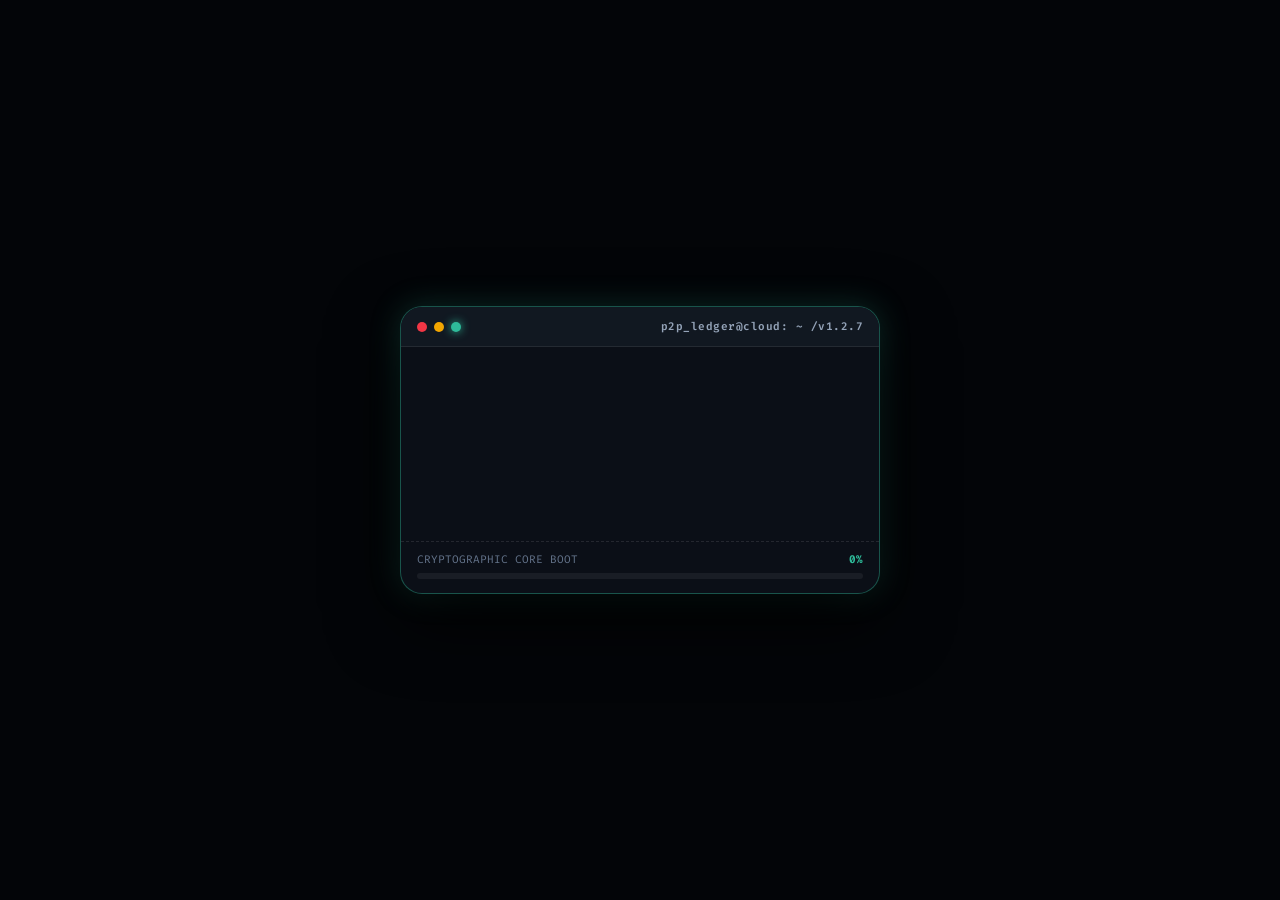
==== commit cbf3929f: "Add files via upload" ====
--- a/index.html
+++ b/index.html
@@ -27,7 +27,7 @@
                     <div class="dot dot-yellow"></div>
                     <div class="dot dot-green"></div>
                 </div>
-                <div class="terminal-title">p2p_ledger@cloud: ~ /v1.1.2</div>
+                <div class="terminal-title">p2p_ledger@cloud: ~ /v1.2.7</div>
             </div>
             <div class="terminal-body" id="console-stream"></div>
             <div class="progress-box" style="padding: 10px 16px 14px 16px;">
@@ -138,17 +138,24 @@
                     </div>
                 </div>
 
-
-                <div style="display: flex; align-items: baseline; justify-content: space-between; flex-wrap: wrap; gap: 8px; margin: 8px 0 6px 0;">
-                    <div id="val-total-profit-rub" class="profit-val privacy-blur">
-                        0.00 <span style="font-size: 18px; color: var(--text-muted);" class="sym">₽</span>
-                    </div>
-                    <div id="val-total-profit-usdt" class="privacy-blur" style="font-size: 14px; font-weight: 800; padding: 4px 10px; border-radius: 10px; background: rgba(0,0,0,0.4); border: 1px solid var(--glass-border);">
-                        0.00 USDT
-                    </div>
-                </div>
-                <div style="font-size: 10.5px; color: var(--text-muted); margin: 3px 0 8px 0; line-height: 1.35;" data-i18n="formulaHeroHint">
-                    💡 Чистая в <span class="sym">₽</span> и чистая в USDT суммируются по курсу Mid Price и дают единую общую прибыль.
+                <!-- ПОЛНОРАЗМЕРНЫЙ РАЗДЕЛЬНЫЙ ВЫВОД НА ВСЮ ШИРИНУ -->
+                <div style="margin: 10px 0 6px 0; width: 100%;">
+                    <div id="val-total-profit-split" class="profit-val privacy-blur hero-split-profit">
+                        +0.00 <span class="sym">₽</span> + 0.00 USDT
+                    </div>
+                    <div id="val-total-profit-approx" class="privacy-blur approx-profit-row">
+                        <span id="val-approx-fiat" style="color: var(--bybit-green);">(≈ +0.00 ₽)</span>
+                        <span id="val-approx-usd" style="color: var(--bybit-green);">(≈ +0.00 $)</span>
+                    </div>
+                </div>
+
+
+                <!-- Скрытые узлы для сохранения совместимости -->
+                <div id="val-total-profit-rub" style="display: none;"></div>
+                <div id="val-total-profit-usdt" style="display: none;"></div>
+
+                <div style="font-size: 10.5px; color: var(--text-muted); margin: 4px 0 8px 0; line-height: 1.35;">
+                    💡 Раздельный профит в фиате и USDT. Справа рассчитан общий эквивалент по курсу Mid Price.
                 </div>
 
                 <div style="display: flex; align-items: center; gap: 6px;">
@@ -202,7 +209,7 @@
             <div id="secondary-stats-wrap">
                 <div class="glass-card unified-stats-block" style="padding: 18px; margin-bottom: 12px;">
 
-                    <div style="display: grid; grid-template-columns: 1fr 1fr; gap: 10px; margin-bottom: 14px;">
+                    <div style="display: grid; grid-template-columns: 1fr 1fr; gap: 10px; margin-bottom: 8px;">
                         <div class="stat-inner-box">
                             <div style="display: flex; justify-content: space-between; align-items: center;">
                                 <div style="font-size: 10px; font-weight: 700; color: var(--text-muted); text-transform: uppercase;">
@@ -222,6 +229,11 @@
                             <div id="val-profit-usdt" class="privacy-blur" style="font-size: 16px; font-weight: 800; margin: 4px 0;">0.00 USDT</div>
                             <div style="font-size: 10px; color: #cbd5e1; line-height: 1.35;" data-i18n="formulaUsdt"><b>Крипто-остаток:</b> чистый объем монет USDT на бирже, заработанный вами сверх возвращенного фиатного депозита.</div>
                         </div>
+                    </div>
+
+                    <!-- ПОЯСНЯЮЩИЙ ТЕКСТ СТРОГО ПОД ДВУМЯ ПЛАШКАМИ -->
+                    <div style="font-size: 11px; color: var(--text-muted); text-align: center; margin: 0 0 14px 0; line-height: 1.4; padding: 0 4px;" data-i18n="formulaHeroHint">
+                        💡 Чистая в рублях и чистая в USDT складываются по курсу Mid Price, и получается общая прибыль.
                     </div>
 
                     <div style="font-size: 11px; color: var(--text-muted); margin-bottom: 14px; text-align: center; border-top: 1px dashed rgba(255,255,255,0.08); padding-top: 10px; display: flex; justify-content: center; align-items: center; gap: 4px;">
@@ -830,7 +842,7 @@
 
         <!-- ГРАНИЦА ОКОНЧАНИЯ ЛЕНТЫ ДЛЯ ОБЫЧНЫХ ПОЛЬЗОВАТЕЛЕЙ (ЧТОБЫ НЕ СКРОЛЛИЛИ В ПУСТОТУ) -->
         <div class="feed-terminal-boundary" id="feed-boundary">
-            — P2P TERMINAL PRO v1.1.2 • СИНХРОНИЗИРОВАНО —
+            — P2P TERMINAL PRO v1.2.7 • СИНХРОНИЗИРОВАНО —
         </div>
     </div>
 
@@ -1069,6 +1081,10 @@
                     <input type="number" id="new-card-month-limit" class="styled-input" placeholder="1000000">
                 </div>
             </div>
+            <div class="input-wrap">
+                <span class="badge">Заметка / Комментарий к карте (Дроп, сим-карта, отделение)</span>
+                <input type="text" id="new-card-notes" class="styled-input" placeholder="Дроп Иван, Т-Банк Black, SIM МТС...">
+            </div>
             <div class="analytics-grid">
                 <button class="action-btn-secondary" onclick="closeModals()">Отмена</button>
                 <button class="action-btn" onclick="submitCreateCard()">Создать</button>
@@ -1196,15 +1212,20 @@
             <div style="display: flex; justify-content: space-between; align-items: center; margin-bottom: 12px; border-bottom: 1px solid var(--glass-border); padding-bottom: 8px;">
                 <div>
                     <h3 style="margin: 0; font-size: 17px; color: var(--bybit-yellow);" id="day-modal-title">📅 Сводка за день</h3>
-                    <div style="font-size: 11px; color: var(--text-muted); margin-top: 2px;">Полная чистая прибыль дня (Фиат + USDT)</div>
+                    <div style="font-size: 11px; color: var(--text-muted); margin-top: 2px;">Раздельная прибыль фиата и USDT</div>
                 </div>
                 <button class="btn-card-action" style="padding: 4px 10px;" onclick="closeModals()">✕</button>
             </div>
 
             <div style="background: rgba(0,0,0,0.35); border: 1px solid var(--glass-border); border-radius: 16px; padding: 14px; margin-bottom: 12px; text-align: center;">
-                <div style="font-size: 11px; color: var(--text-muted); text-transform: uppercase;">Общая прибыль дня</div>
-                <div id="day-modal-profit-val" style="font-size: 26px; font-weight: 900; margin: 6px 0;">0.00 ₽</div>
-            </div>
+                <div style="font-size: 11px; color: var(--text-muted); text-transform: uppercase;">Прибыль дня (Фиат + USDT)</div>
+                <div id="day-modal-profit-val" style="font-size: 22px; font-weight: 900; margin: 6px 0; word-break: break-word;">+0.00 ₽ + 0.00 USDT</div>
+                <div id="day-modal-profit-approx" style="font-size: 13px; font-weight: 800; margin-top: 4px; display: flex; justify-content: center; gap: 8px;">
+                    <span id="day-modal-approx-fiat" style="color: var(--bybit-green);">(≈ +0.00 ₽)</span>
+                    <span id="day-modal-approx-usd" style="color: var(--bybit-green);">(≈ +0.00 $)</span>
+                </div>
+            </div>
+
 
             <div class="analytics-grid" style="margin-bottom: 14px;">
                 <div class="stat-card">
@@ -1266,21 +1287,21 @@
         </div>
     </div>
 
-    <!-- ШТОРКА: ИНСТРУКЦИЯ И ВСЕ ФУНКЦИИ (В ТОЧНО ТАКОМ ЖЕ СТИЛЕ, КАК МЕНЮ КАРТЫ) -->
+    <!-- ШТОРКА: ИНСТРУКЦИЯ И ВСЕ ФУНКЦИИ (ПОЛНОЕ РУКОВОДСТВО С ТРЕНАЖЕРАМИ) -->
     <div id="instruction-sheet-modal" class="bottom-sheet-overlay" onclick="closeInstructionSheet(event)">
-        <div class="bottom-sheet-content" onclick="event.stopPropagation()" style="max-height: 90vh;">
+        <div class="bottom-sheet-content" onclick="event.stopPropagation()" style="max-height: 94vh;">
             <div class="sheet-grabber"></div>
 
             <div style="display: flex; justify-content: space-between; align-items: center; margin-bottom: 10px;">
                 <div>
                     <h2 style="margin: 0; font-size: 18px; color: var(--bybit-green);" data-i18n="instModalHeader">📖 Инструкция и все функции</h2>
-                    <div style="font-size: 11px; color: var(--text-muted); margin-top: 2px;">Terminal Pro v1.1.2 • Полный разбор системы</div>
+                    <div style="font-size: 11px; color: var(--text-muted); margin-top: 2px;">Terminal Pro v1.2.7 • Детальный гид с тренажерами</div>
                 </div>
                 <button class="btn-card-action" style="padding: 4px 10px;" onclick="closeInstructionSheet()">✕</button>
             </div>
 
             <!-- ВЫБОР ЯЗЫКА РУКОВОДСТВА -->
-            <div style="display: flex; justify-content: space-between; align-items: center; margin-bottom: 12px; background: rgba(0,0,0,0.35); padding: 8px 12px; border-radius: 12px; border: 1px solid var(--glass-border);">
+            <div style="display: flex; justify-content: space-between; align-items: center; margin-bottom: 12px; background: rgba(0,0,0,0.35); padding: 8px 12px; border-radius: 12px; border: 1.5px solid var(--glass-border);">
                 <span style="font-size: 11px; font-weight: 800;" data-i18n="instLangLabel">🌍 Язык руководства:</span>
                 <select id="inst-sheet-lang" class="styled-input" style="width: auto; padding: 5px 10px; font-size: 12px;" onchange="changeLanguage(this.value)">
                     <option value="ru">🇷🇺 Русский</option>
@@ -1304,14 +1325,15 @@
                 <div class="p-tab" id="tab-inst-profile" onclick="switchInstTab('profile')">⚙️ Настройки</div>
             </div>
 
-            <!-- ДИНАМИЧЕСКИЙ КОНТЕНТ ВЫБРАННОГО РАЗДЕЛА С ЖИВЫМИ ПРИМЕРАМИ -->
-            <div id="inst-sheet-body" style="max-height: 52vh; overflow-y: auto; padding-right: 4px;"></div>
-
-            <button class="action-btn gold" style="margin-top: 14px; padding: 13px; font-size: 13px;" onclick="closeInstructionSheet()" data-i18n="instCloseBtn">
+            <!-- ДИНАМИЧЕСКИЙ КОНТЕНТ ВЫБРАННОГО РАЗДЕЛА С ТРЕНАЖЕРАМИ И ОТСТУПАМИ -->
+            <div id="inst-sheet-body" style="max-height: 68vh; overflow-y: auto; padding-right: 6px; -webkit-overflow-scrolling: touch;"></div>
+
+            <button class="action-btn gold" style="margin-top: 16px; padding: 13px; font-size: 13px;" onclick="closeInstructionSheet()" data-i18n="instCloseBtn">
                 Всё понятно, перейти к торговле 🚀
             </button>
         </div>
     </div>
+
 
     <!-- МОДАЛЬНОЕ ОКНО ОЧИСТКИ ИСТОРИИ -->
     <div id="modal-history-delete" class="modal-overlay" onclick="closeModals()">
--- a/css/style.css
+++ b/css/style.css
@@ -476,7 +476,7 @@
 
 #calendar-floating-popup {
     position: absolute;
-    top: -55px;
+    top: -68px;
     left: 50%;
     transform: translateX(-50%) scale(0.92);
     background: rgba(14, 19, 28, 0.98);
@@ -893,7 +893,11 @@
     border-radius: 12px;
 }
 .nav-btn:active { transform: scale(0.88); }
-.nav-btn.active { color: var(--bybit-yellow); background: rgba(243, 166, 0, 0.1); }
+/* Убираем лишний фоновый прямоугольник кнопки, чтобы не двоился фон внутри обводки */
+.nav-btn.active {
+    color: var(--bybit-yellow);
+    background: transparent !important;
+}
 .nav-btn i { font-size: 17px; font-style: normal; }
 .nav-btn.active i { transform: scale(1.15); }
 
@@ -1092,17 +1096,19 @@
     box-shadow: 0 16px 45px rgba(0, 0, 0, 0.8);
 }
 
+/* Ползунок изначально скрыт (opacity: 0) — никакой палки слева при загрузке нет */
 .nav-slider-indicator {
     position: absolute;
-    top: 6px;
-    bottom: 6px;
-    border-radius: 16px;
+    top: 4px;
+    bottom: 4px;
+    border-radius: 14px;
     background: rgba(243, 166, 0, 0.16);
-    border: 1px solid rgba(243, 166, 0, 0.5);
-    box-shadow: 0 0 16px rgba(243, 166, 0, 0.25);
+    border: 1.5px solid var(--bybit-yellow);
+    box-shadow: 0 0 16px rgba(243, 166, 0, 0.3);
     pointer-events: none;
-    transition: left 0.28s cubic-bezier(0.16, 1, 0.3, 1), width 0.28s cubic-bezier(0.16, 1, 0.3, 1);
-    will-change: left, width;
+    opacity: 0;
+    transition: opacity 0.2s ease, left 0.26s cubic-bezier(0.16, 1, 0.3, 1), width 0.26s cubic-bezier(0.16, 1, 0.3, 1);
+    will-change: left, width, opacity;
     z-index: 1;
 }
 
@@ -1334,3 +1340,88 @@
     font-family: 'Fira Code', monospace;
     font-size: 12px;
 }
+/* КРУПНЫЙ ВЫВОД РАЗДЕЛЬНОЙ ПРИБЫЛИ И СТРОКА ЭКВИВАЛЕНТОВ */
+.hero-split-profit {
+    font-size: clamp(20px, 6vw, 27px) !important;
+    font-weight: 900 !important;
+    letter-spacing: -0.6px !important;
+    line-height: 1.2 !important;
+    width: 100%;
+    word-break: break-word;
+    display: block;
+}
+
+.approx-profit-row {
+    display: flex;
+    align-items: center;
+    gap: 8px;
+    margin-top: 5px;
+    font-size: 13px;
+    font-weight: 800;
+    flex-wrap: wrap;
+}
+/* ====================================================
+   ИНТЕРАКТИВНЫЕ ВИДЖЕТЫ И СХЕМЫ РУКОВОДСТВА ПОЛЬЗОВАТЕЛЯ
+==================================================== */
+.inst-ascii-card {
+    background: #080b11;
+    border: 1px solid var(--glass-border);
+    border-radius: 14px;
+    padding: 12px;
+    font-family: 'Fira Code', monospace;
+    font-size: 11px;
+    line-height: 1.45;
+    color: #94a3b8;
+    overflow-x: auto;
+    white-space: pre;
+    margin: 12px 0 16px 0;
+    box-shadow: inset 0 2px 6px rgba(0,0,0,0.6);
+}
+
+.inst-interactive-container {
+    background: rgba(12, 16, 24, 0.95);
+    border: 1.5px solid rgba(243, 166, 0, 0.4);
+    border-radius: 18px;
+    padding: 16px;
+    margin: 16px 0;
+    box-shadow: 0 10px 30px rgba(0, 0, 0, 0.5), 0 0 15px rgba(243, 166, 0, 0.15);
+}
+
+.inst-interactive-header {
+    display: flex;
+    justify-content: space-between;
+    align-items: center;
+    margin-bottom: 12px;
+    padding-bottom: 8px;
+    border-bottom: 1px dashed rgba(255, 255, 255, 0.1);
+}
+
+.inst-tag-live {
+    background: rgba(46, 187, 154, 0.15);
+    color: var(--bybit-green);
+    border: 1px solid var(--bybit-green);
+    font-size: 10px;
+    font-weight: 800;
+    padding: 3px 8px;
+    border-radius: 6px;
+    text-transform: uppercase;
+    letter-spacing: 0.5px;
+}
+
+.inst-action-btn {
+    background: rgba(243, 166, 0, 0.12);
+    border: 1px solid var(--bybit-yellow);
+    color: var(--bybit-yellow);
+    font-size: 11px;
+    font-weight: 800;
+    padding: 8px 12px;
+    border-radius: 10px;
+    cursor: pointer;
+    transition: all 0.2s ease;
+}
+
+.inst-action-btn:active {
+    transform: scale(0.95);
+    background: var(--bybit-yellow);
+    color: #000;
+}
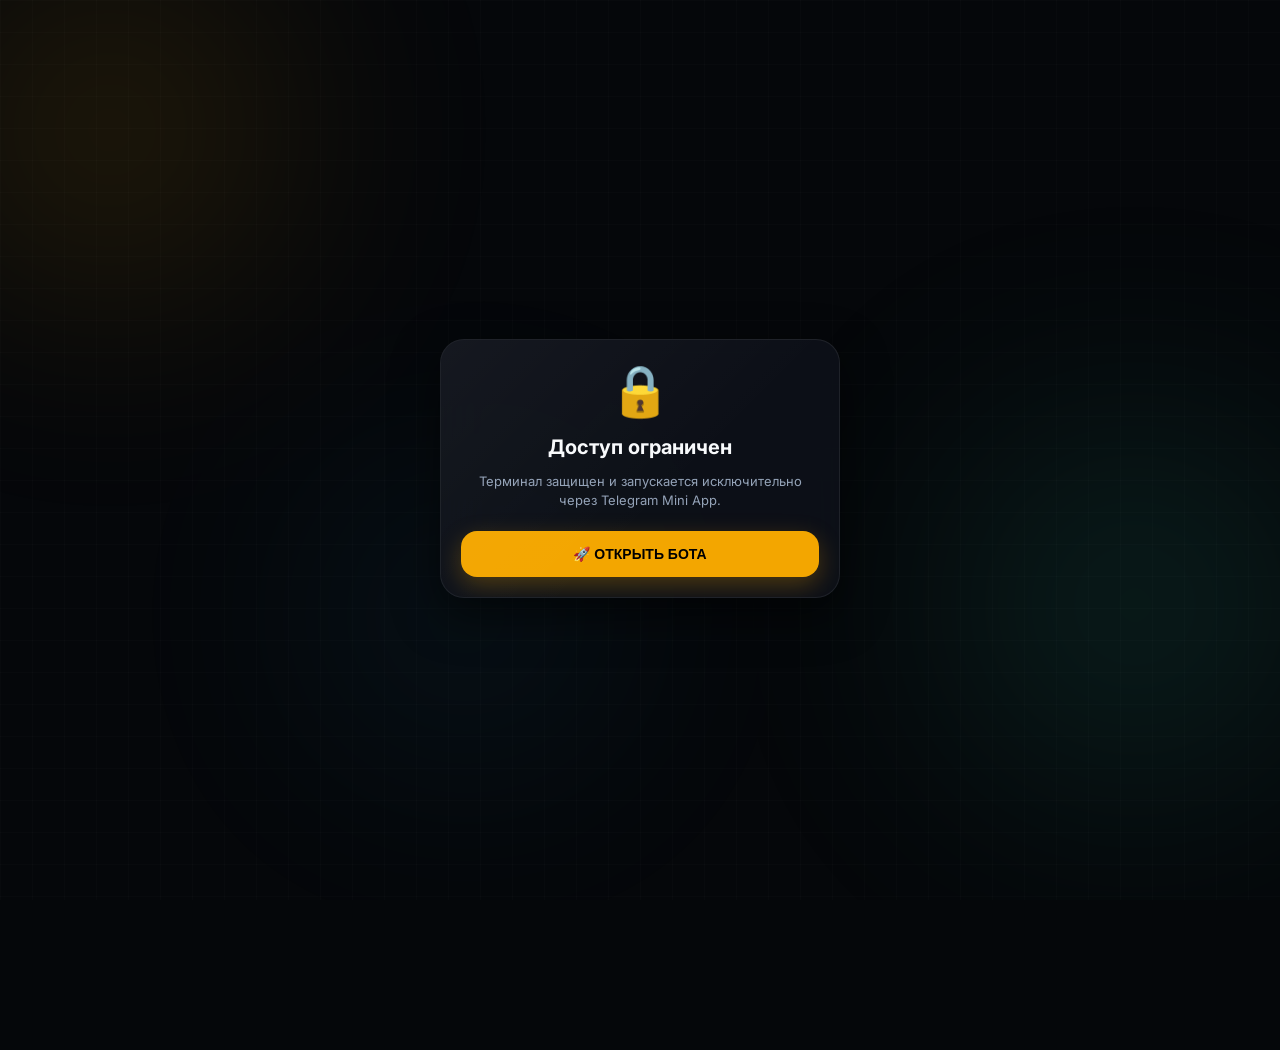
==== commit 49b867fa: "Add files via upload" ====
--- a/index.html
+++ b/index.html
@@ -138,24 +138,25 @@
                     </div>
                 </div>
 
-                <!-- ПОЛНОРАЗМЕРНЫЙ РАЗДЕЛЬНЫЙ ВЫВОД НА ВСЮ ШИРИНУ -->
+                <!-- РАЗДЕЛЬНЫЙ ВЫВОД С НЕЗАВИСИМЫМИ ЦВЕТАМИ И ЗНАКАМИ -->
                 <div style="margin: 10px 0 6px 0; width: 100%;">
-                    <div id="val-total-profit-split" class="profit-val privacy-blur hero-split-profit">
-                        +0.00 <span class="sym">₽</span> + 0.00 USDT
+                    <div id="val-total-profit-split" class="profit-val privacy-blur hero-split-profit" style="display: flex; align-items: center; gap: 8px; flex-wrap: wrap;">
+                        <span id="part-fiat-profit" style="color: var(--bybit-green);">+0.00 <span class="sym">₽</span></span>
+                        <span id="part-usdt-profit" style="color: var(--bybit-green);">+0.00 USDT</span>
                     </div>
                     <div id="val-total-profit-approx" class="privacy-blur approx-profit-row">
-                        <span id="val-approx-fiat" style="color: var(--bybit-green);">(≈ +0.00 ₽)</span>
-                        <span id="val-approx-usd" style="color: var(--bybit-green);">(≈ +0.00 $)</span>
-                    </div>
-                </div>
-
-
-                <!-- Скрытые узлы для сохранения совместимости -->
+                        <span id="val-approx-fiat" style="color: var(--bybit-yellow); font-weight: 800; font-size: 13px;">≈ 0.00 ₽</span>
+                        <span id="val-approx-usd" style="color: var(--bybit-blue); font-weight: 700; font-size: 11px;">≈ 0.00 USDT</span>
+                    </div>
+                </div>
+
+
+                <!-- Скрытые узлы для совместимости -->
                 <div id="val-total-profit-rub" style="display: none;"></div>
                 <div id="val-total-profit-usdt" style="display: none;"></div>
 
                 <div style="font-size: 10.5px; color: var(--text-muted); margin: 4px 0 8px 0; line-height: 1.35;">
-                    💡 Раздельный профит в фиате и USDT. Справа рассчитан общий эквивалент по курсу Mid Price.
+                    💡 Чистый фиат и чистые USDT имеют независимые знаки и цвета. Справа — общий эквивалент по Mid Price.
                 </div>
 
                 <div style="display: flex; align-items: center; gap: 6px;">
--- a/css/style.css
+++ b/css/style.css
@@ -1340,26 +1340,26 @@
     font-family: 'Fira Code', monospace;
     font-size: 12px;
 }
-/* КРУПНЫЙ ВЫВОД РАЗДЕЛЬНОЙ ПРИБЫЛИ И СТРОКА ЭКВИВАЛЕНТОВ */
+/* КРУПНЫЙ ВЫВОД РАЗДЕЛЬНОЙ ПРИБЫЛИ И НОВАЯ СТРОКА ЭКВИВАЛЕНТОВ */
 .hero-split-profit {
-    font-size: clamp(20px, 6vw, 27px) !important;
+    font-size: clamp(22px, 6vw, 28px) !important;
     font-weight: 900 !important;
     letter-spacing: -0.6px !important;
     line-height: 1.2 !important;
     width: 100%;
     word-break: break-word;
-    display: block;
 }
 
 .approx-profit-row {
     display: flex;
     align-items: center;
-    gap: 8px;
-    margin-top: 5px;
-    font-size: 13px;
+    gap: 12px;
+    margin-top: 6px;
+    font-size: 12px;
     font-weight: 800;
     flex-wrap: wrap;
 }
+
 /* ====================================================
    ИНТЕРАКТИВНЫЕ ВИДЖЕТЫ И СХЕМЫ РУКОВОДСТВА ПОЛЬЗОВАТЕЛЯ
 ==================================================== */
